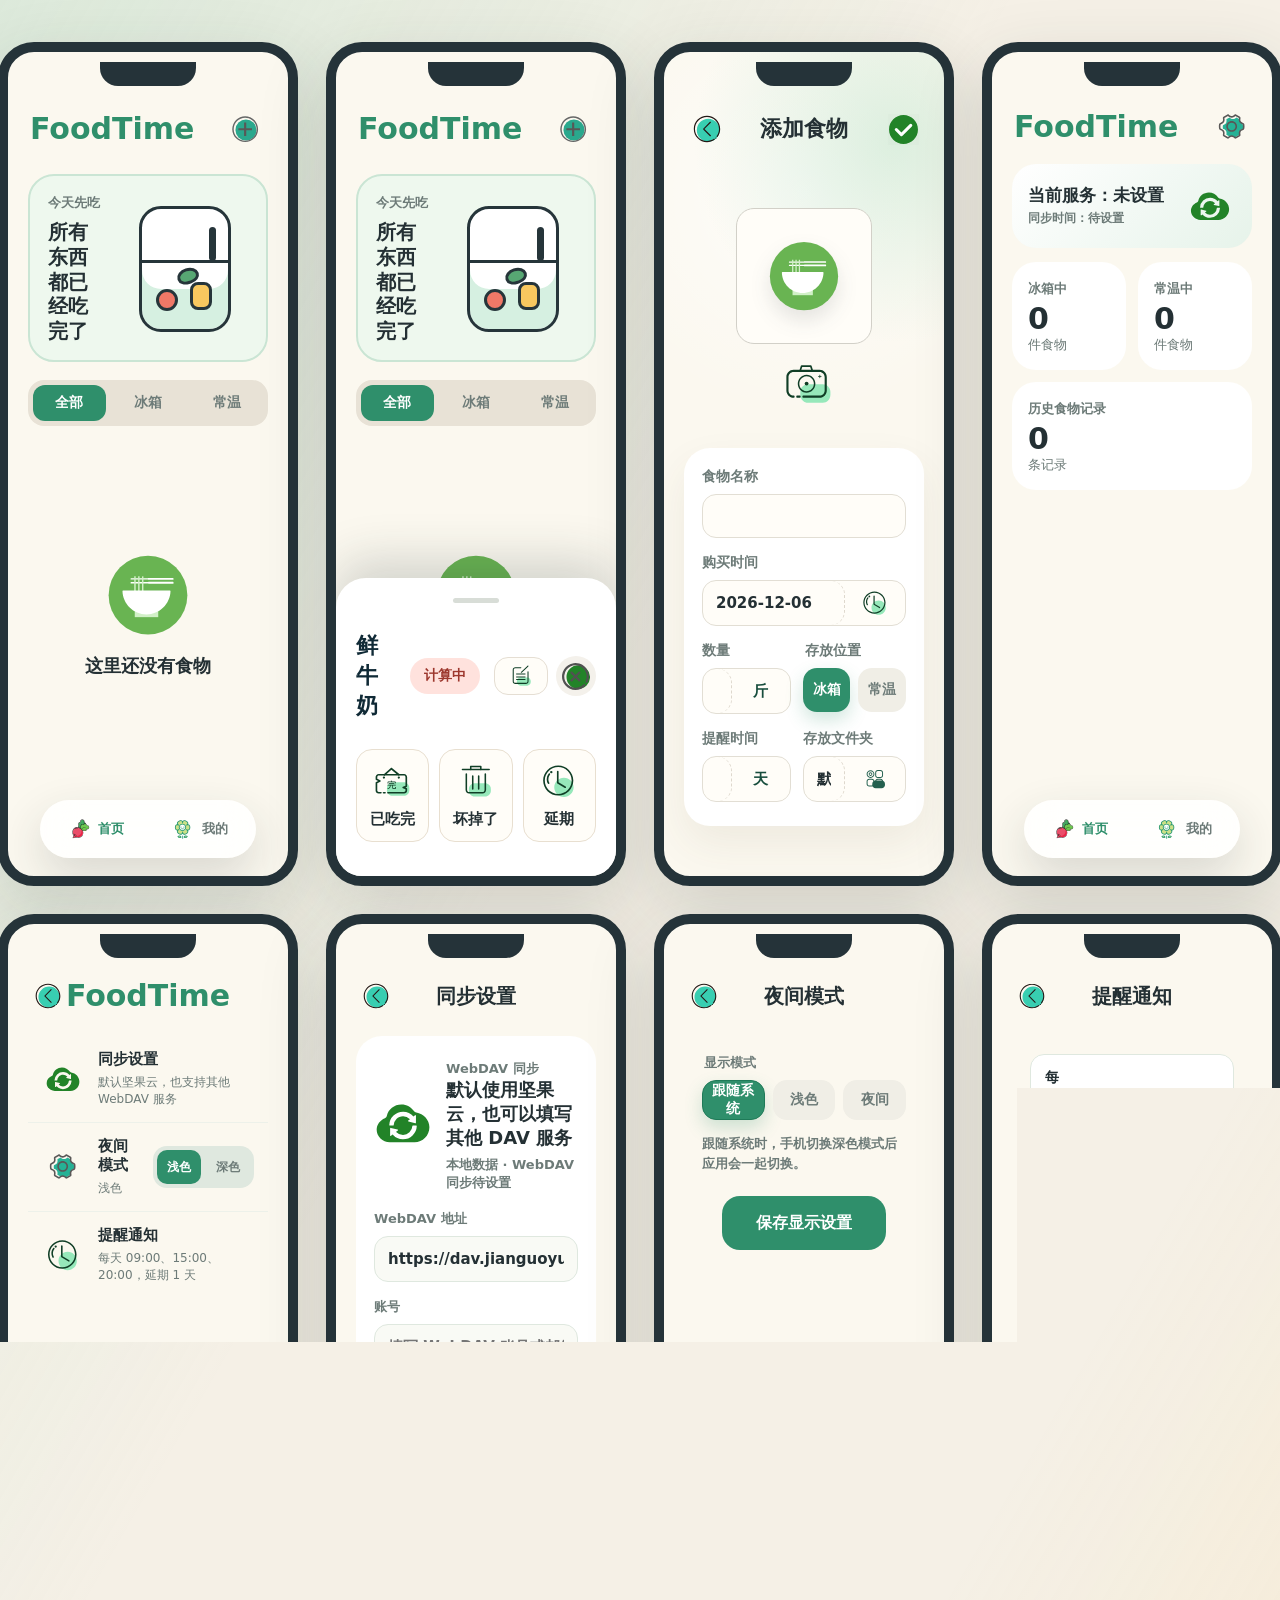
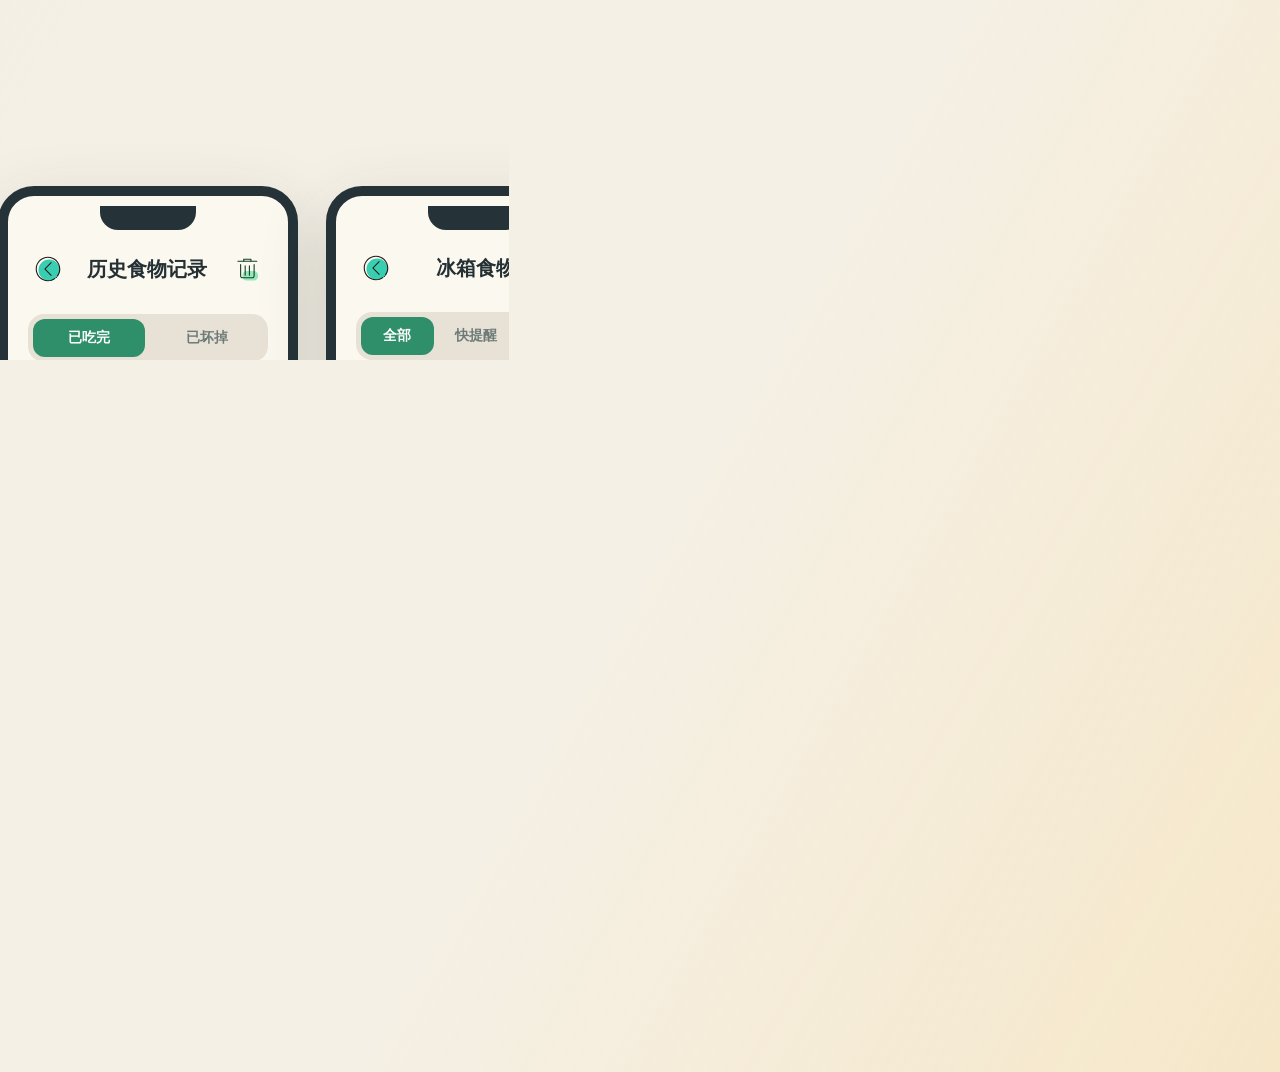
==== app/src/main/assets/index.html @ 5ddeb4ce "1" ====
<!doctype html>
<html lang="zh-CN">
  <head>
    <meta charset="UTF-8" />
    <meta name="viewport" content="width=device-width, initial-scale=1.0" />
    <title>FoodTime 食物期限管理原型</title>
    <link rel="stylesheet" href="styles.css?v=20260706-input" />
  </head>
  <body>
    <main class="board" aria-label="FoodTime static app prototype">
      <section class="phone phone-home is-active" aria-label="冰箱总览界面无弹窗状态">
        <header class="app-header">
          <div>
            <p class="eyebrow">FoodTime</p>
          </div>
          <button class="icon-button" aria-label="添加食物">
            <span class="plus-icon"></span>
          </button>
        </header>

        <section class="hero-panel">
          <div class="hero-copy">
            <p>今天先吃</p>
            <strong>所有东西都已经吃完了</strong>
          </div>
          <div class="fridge-illustration" aria-hidden="true">
            <div class="fridge-door">
              <span class="fridge-handle"></span>
              <span class="fruit fruit-a"></span>
              <span class="fruit fruit-b"></span>
              <span class="fruit fruit-c"></span>
            </div>
          </div>
        </section>

        <nav class="segmented" aria-label="食物区域">
          <button class="active">全部</button>
              <button>冰箱</button>
              <button>常温</button>
        </nav>

        <section class="home-folder-filter is-hidden" aria-label="首页文件夹筛选" aria-hidden="true">
          <div class="home-folder-options" hidden></div>
        </section>

        <section class="food-list is-empty" aria-label="食物列表">
          <article class="empty-row food-empty">
            <img class="empty-plate-icon" src="icons/meal-provided.svg" alt="" />
            <span>这里还没有食物</span>
          </article>
        </section>

        <footer class="tabbar" aria-label="底部导航">
          <span class="active">首页</span>
          <span>我的</span>
        </footer>
      </section>

      <section class="phone phone-home phone-home-sheet" aria-label="冰箱总览界面有弹窗状态">
        <header class="app-header">
          <div>
            <p class="eyebrow">FoodTime</p>
          </div>
          <button class="icon-button" aria-label="添加食物">
            <span class="plus-icon"></span>
          </button>
        </header>

        <section class="hero-panel">
          <div class="hero-copy">
            <p>今天先吃</p>
            <strong>所有东西都已经吃完了</strong>
          </div>
          <div class="fridge-illustration" aria-hidden="true">
            <div class="fridge-door">
              <span class="fridge-handle"></span>
              <span class="fruit fruit-a"></span>
              <span class="fruit fruit-b"></span>
              <span class="fruit fruit-c"></span>
            </div>
          </div>
        </section>

        <nav class="segmented" aria-label="食物区域">
          <button class="active">全部</button>
          <button>冰箱</button>
          <button>常温</button>
        </nav>

        <section class="home-folder-filter is-hidden" aria-label="首页文件夹筛选" aria-hidden="true">
          <div class="home-folder-options" hidden></div>
        </section>

        <section class="food-list is-empty" aria-label="食物列表">
          <article class="empty-row food-empty">
            <img class="empty-plate-icon" src="icons/meal-provided.svg" alt="" />
            <span>这里还没有食物</span>
          </article>
        </section>

        <section class="action-sheet" aria-label="食物操作面板">
          <span class="sheet-handle"></span>
          <header>
            <div>
              <div class="sheet-title-row">
                <h2>鲜牛奶</h2>
                <span>计算中</span>
              </div>
            </div>
            <div class="sheet-top-actions">
              <button class="sheet-edit-action" type="button" data-sheet-action="edit" aria-label="编辑食物">
                <span class="sheet-icon edit"></span>
              </button>
              <button class="sheet-close" aria-label="关闭操作面板">
                <span class="close-icon"></span>
              </button>
            </div>
          </header>
          <div class="sheet-actions">
            <button type="button" data-sheet-action="eaten">
              <span class="sheet-icon eaten"></span>
              <strong>已吃完</strong>
            </button>
            <button type="button" data-sheet-action="spoiled">
              <span class="sheet-icon spoiled"></span>
              <strong>坏掉了</strong>
            </button>
            <button type="button" data-sheet-action="delay">
              <span class="sheet-icon delay"></span>
              <strong>延期</strong>
            </button>
          </div>
        </section>

        <footer class="tabbar" aria-label="底部导航">
          <span class="active">首页</span>
          <span>我的</span>
        </footer>
      </section>

      <section class="phone phone-add" aria-label="添加食物界面">
        <header class="sub-header add-header">
          <button class="back-button" aria-label="返回"></button>
          <h1>添加食物</h1>
          <button class="confirm-add-button" type="button" aria-label="保存食物">
            <img src="icon/正确.svg" alt="" />
          </button>
        </header>

        <section class="photo-area is-icon-preview" style="--preview-icon: url('icons/meal-provided.svg')">
          <div class="plate-illustration" aria-hidden="true">
            <span class="photo-shelf"></span>
            <span class="plate"></span>
            <span class="milk-carton"></span>
            <span class="chicken-piece"></span>
            <span class="meat-piece"></span>
            <span class="tomato"></span>
            <span class="leaf"></span>
            <span class="bread"></span>
            <span class="greens"></span>
            <span class="egg"></span>
          </div>
          <input class="camera-input" type="file" accept="image/*" capture="environment" aria-label="拍摄食物照片" hidden />
          <button aria-label="拍照"><img class="button-icon" src="icon/相机.svg" alt="" /></button>
        </section>

        <form class="form-panel add-form-panel">
          <label class="form-field form-field-full">
            <span>食物名称</span>
            <input value="" aria-label="食物名称" />
          </label>

          <label class="form-field form-field-full">
            <span>购买时间</span>
            <div class="field-control field-control-action">
              <input type="text" value="" inputmode="numeric" aria-label="购买时间" readonly />
              <button class="field-icon-button date-picker-button" type="button" aria-label="选择购买时间">
                <img src="icon/时间.svg" alt="" />
              </button>
            </div>
            <input class="native-date-input" type="date" aria-label="原生购买时间选择" hidden />
          </label>

          <div class="form-row">
            <label class="form-field quantity-field">
              <span>数量</span>
              <div class="field-control split-control">
                <input class="quantity-input" value="" inputmode="decimal" aria-label="数量" />
                <input type="hidden" value="斤" aria-label="数量单位" />
                <button class="unit-picker-button" type="button" aria-label="选择数量单位">
                  <span class="unit-picker-label">斤</span>
                </button>
              </div>
            </label>

            <fieldset class="storage-field">
              <legend>存放位置</legend>
              <div class="chips storage-chips">
              <button type="button" class="active">冰箱</button>
              <button type="button">常温</button>
              </div>
            </fieldset>
          </div>

          <div class="form-row">
            <label class="form-field reminder-field">
              <span>提醒时间</span>
              <div class="field-control split-control">
                <input class="reminder-input" value="" inputmode="decimal" aria-label="提醒数值" />
                <input type="hidden" value="天" aria-label="提醒单位" />
                <button class="reminder-unit-picker-button" type="button" aria-label="选择提醒单位">
                  <span class="reminder-unit-picker-label">天</span>
                </button>
              </div>
            </label>

            <label class="form-field folder-field">
              <span>存放文件夹</span>
              <div class="field-control field-control-action">
                <input value="默认" maxlength="5" aria-label="存放文件夹" />
                <button class="field-icon-button folder-more-button" type="button" aria-label="更多存放文件夹">
                  <img src="icon/更多.svg" alt="" />
                </button>
              </div>
            </label>
          </div>
        </form>

        <section class="unit-modal is-hidden" aria-label="选择数量单位" aria-hidden="true">
          <div class="unit-dialog" role="dialog" aria-modal="true" aria-labelledby="unit-dialog-title">
            <header>
              <h2 id="unit-dialog-title">选择单位</h2>
              <button class="unit-modal-close" type="button" aria-label="关闭单位选择">
                <img src="icon/错误.svg" alt="" />
              </button>
            </header>
            <div class="unit-option-grid">
              <button type="button" data-value="斤">斤</button>
              <button type="button" data-value="个">个</button>
              <button type="button" data-value="袋">袋</button>
              <button type="button" data-value="盒">盒</button>
              <button type="button" data-value="瓶">瓶</button>
              <button type="button" data-value="包">包</button>
            </div>
          </div>
        </section>

        <section class="reminder-unit-modal is-hidden" aria-label="选择提醒单位" aria-hidden="true">
          <div class="unit-dialog" role="dialog" aria-modal="true" aria-labelledby="reminder-unit-dialog-title">
            <header>
              <h2 id="reminder-unit-dialog-title">选择提醒单位</h2>
              <button class="unit-modal-close" type="button" aria-label="关闭提醒单位选择">
                <img src="icon/错误.svg" alt="" />
              </button>
            </header>
            <div class="unit-option-grid reminder-unit-option-grid">
              <button type="button" data-value="分钟">分钟</button>
              <button type="button" data-value="小时">小时</button>
              <button type="button" data-value="天">天</button>
              <button type="button" data-value="星期">星期</button>
              <button type="button" data-value="月">月</button>
            </div>
          </div>
        </section>

        <section class="folder-modal is-hidden" aria-label="选择存放文件夹" aria-hidden="true">
          <div class="unit-dialog" role="dialog" aria-modal="true" aria-labelledby="folder-dialog-title">
            <header>
              <h2 id="folder-dialog-title">选择存放文件夹</h2>
              <button class="unit-modal-close" type="button" aria-label="关闭文件夹选择">
                <img src="icon/错误.svg" alt="" />
              </button>
            </header>
            <div class="unit-option-grid folder-option-grid"></div>
          </div>
        </section>
      </section>

      <section class="phone phone-stats is-paused" aria-label="统计界面">
        <header class="sub-header">
          <button class="back-button" aria-label="返回"></button>
          <h1>统计</h1>
          <span></span>
        </header>

        <section class="stats-hero">
          <div>
            <p>本周节省</p>
            <strong>7 件食物按时处理</strong>
          </div>
          <div class="chart-illustration" aria-hidden="true">
            <span class="chart-plate"></span>
            <span class="chart-bar bar-a"></span>
            <span class="chart-bar bar-b"></span>
            <span class="chart-bar bar-c"></span>
          </div>
        </section>

        <section class="stats-grid" aria-label="统计摘要">
          <article>
            <span>冰箱中</span>
            <strong>12</strong>
            <p>件食物</p>
          </article>
          <article>
            <span>常温中</span>
            <strong>3</strong>
            <p>件食物</p>
          </article>
          <article class="history-card">
            <span>历史食物记录</span>
            <strong>28</strong>
            <p>条记录</p>
          </article>
        </section>

        <footer class="tabbar" aria-label="底部导航">
          <span>首页</span>
          <span class="active">我的</span>
        </footer>
      </section>

      <section class="phone phone-profile" aria-label="我的界面">
        <header class="app-header profile-header">
          <div>
            <p class="eyebrow">FoodTime</p>
          </div>
          <button class="settings-button" aria-label="设置">
            <img class="settings-icon-img" src="icons/settings-provided.svg" alt="" />
          </button>
        </header>

        <section class="profile-sync-card sync-entry" aria-label="同步状态">
          <div class="sync-card-copy">
            <strong class="sync-service-text">当前服务：未设置</strong>
            <p class="sync-time-text">同步时间：未同步</p>
          </div>
          <button class="sync-now-button" type="button" aria-label="立即同步">
            <img class="sync-button-icon" src="icons/sync-cloud-provided.svg" alt="" />
          </button>
        </section>

        <section class="stats-grid" aria-label="我的统计摘要">
          <article>
            <span>冰箱中</span>
            <strong>12</strong>
            <p>件食物</p>
          </article>
          <article>
            <span>常温中</span>
            <strong>3</strong>
            <p>件食物</p>
          </article>
          <article class="history-card">
            <span>历史食物记录</span>
            <strong>28</strong>
            <p>条记录</p>
          </article>
        </section>

        <footer class="tabbar" aria-label="底部导航">
          <span>首页</span>
          <span class="active">我的</span>
        </footer>
      </section>

      <section class="phone phone-settings" aria-label="设置界面">
        <header class="sub-header settings-header">
          <button class="back-button" aria-label="返回"></button>
          <p class="eyebrow">FoodTime</p>
          <span></span>
        </header>

        <section class="setting-list settings-menu" aria-label="设置列表">
          <button class="setting-row sync-settings-button" type="button">
            <div class="setting-dot cloud-dot"></div>
            <div class="setting-copy">
              <h2>同步设置</h2>
              <p>默认坚果云，也支持其他 WebDAV 服务</p>
            </div>
          </button>
          <div class="setting-row theme-settings-row">
            <div class="setting-dot theme-dot"></div>
            <div class="setting-copy">
              <h2>夜间模式</h2>
              <p class="theme-summary-text">浅色</p>
            </div>
            <div class="theme-inline-options" aria-label="显示模式">
              <button type="button" data-theme-mode="light">浅色</button>
              <button type="button" data-theme-mode="dark">深色</button>
            </div>
          </div>
          <button class="setting-row notification-settings-button" type="button">
            <div class="setting-dot notice-dot"></div>
            <div class="setting-copy">
              <h2>提醒通知</h2>
              <p class="notification-summary-text">每天 09:00、15:00、20:00，延期 1 天</p>
            </div>
          </button>
        </section>
      </section>

      <section class="phone phone-sync-settings" aria-label="同步设置界面">
        <header class="sub-header">
          <button class="back-button" aria-label="返回"></button>
          <h1>同步设置</h1>
          <span></span>
        </header>

        <section class="sync-panel">
          <div class="sync-hero">
            <img class="sync-icon-img sync-hero-icon" src="icons/sync-cloud-provided.svg" alt="" />
            <div>
              <p>WebDAV 同步</p>
              <strong>默认使用坚果云，也可以填写其他 DAV 服务</strong>
              <p class="sync-status-text">填写后保存，后续修改会自动同步</p>
            </div>
          </div>

          <label>
            WebDAV 地址
            <input value="https://dav.jianguoyun.com/dav/" aria-label="WebDAV 地址" />
          </label>
          <label>
            账号
            <input placeholder="填写 WebDAV 账号或邮箱" aria-label="WebDAV 账号" />
          </label>
          <label>
            密码 / 应用密码
            <input type="password" placeholder="填写 WebDAV 密码或应用密码" aria-label="WebDAV 密码" />
          </label>
          <label>
            远程文件
            <input value="/FoodTime/foodtime-data.json" aria-label="同步远程文件" />
          </label>

          <button class="primary-action sync-save-action">保存同步设置</button>
        </section>
      </section>

      <section class="phone phone-theme-settings" aria-label="夜间模式设置界面">
        <header class="sub-header">
          <button class="back-button" aria-label="返回"></button>
          <h1>夜间模式</h1>
          <span></span>
        </header>

        <section class="setting-list settings-form">
          <fieldset>
            <legend>显示模式</legend>
            <div class="chips theme-options" aria-label="显示模式">
              <button type="button" class="active" data-theme-mode="system">跟随系统</button>
              <button type="button" data-theme-mode="light">浅色</button>
              <button type="button" data-theme-mode="dark">夜间</button>
            </div>
          </fieldset>
          <p class="settings-hint">跟随系统时，手机切换深色模式后应用会一起切换。</p>
          <button class="primary-action theme-save-action">保存显示设置</button>
        </section>
      </section>

      <section class="phone phone-notification-settings" aria-label="提醒通知设置界面">
        <header class="sub-header">
          <button class="back-button" aria-label="返回"></button>
          <h1>提醒通知</h1>
          <span></span>
        </header>

        <section class="setting-list settings-form">
          <div class="fixed-reminder-times" aria-label="每日固定提醒时间">
            <strong>每日固定提醒</strong>
            <span>09:00 · 15:00 · 20:00</span>
          </div>
          <fieldset>
            <legend>每次延期时间</legend>
            <label class="inline-number-field">
              <input type="number" value="1" min="1" max="30" inputmode="numeric" aria-label="延期天数" />
              <span>天</span>
            </label>
          </fieldset>
          <fieldset>
            <legend>紧急提醒范围</legend>
            <label class="inline-number-field">
              <input type="number" value="3" min="1" max="30" inputmode="numeric" aria-label="紧急提醒天数" />
              <span>天内提醒</span>
            </label>
          </fieldset>
          <p class="settings-hint">进入紧急提醒范围后，第一次间隔 12 小时，之后 6 小时、3 小时递减，最短每 30 分钟提醒一次，直到你标记吃完、坏掉或延期。</p>
          <button class="primary-action notification-save-action">保存提醒设置</button>
        </section>
      </section>

      <section class="phone phone-history" aria-label="历史食物记录界面">
        <header class="sub-header">
          <button class="back-button" aria-label="返回"></button>
          <h1>历史食物记录</h1>
          <button class="history-clear-action history-clear-icon-action" type="button" aria-label="清除本地和云端数据">
            <img src="icon/删除.svg" alt="" />
          </button>
        </header>

        <nav class="history-filters" aria-label="历史记录筛选">
          <button class="active">已吃完</button>
          <button>已坏掉</button>
        </nav>

        <section class="history-list" aria-label="过往食物列表">
          <article>
            <div class="food-thumb berry"></div>
            <div>
              <h2>草莓</h2>
              <p>手动标记，6 月 21 日吃完</p>
            </div>
            <button class="restore-action" type="button">还原</button>
          </article>
          <article>
            <div class="food-thumb chicken"></div>
            <div>
              <h2>鱼肉</h2>
              <p>冷藏 3 天后坏掉</p>
            </div>
            <button class="restore-action" type="button">还原</button>
          </article>
        </section>

        <section class="confirm-modal history-clear-modal is-hidden" aria-label="确认删除数据" aria-hidden="true">
          <div class="confirm-dialog" role="dialog" aria-modal="true" aria-labelledby="history-clear-title">
            <div class="confirm-icon">
              <img src="icon/删除.svg" alt="" />
            </div>
            <h2 id="history-clear-title">是否删除全部数据？</h2>
            <p>本地食物记录会被清空，同步后云端数据也会被清空。</p>
            <div class="confirm-actions">
              <button class="confirm-cancel-action" type="button">取消</button>
              <button class="confirm-delete-action" type="button">删除</button>
            </div>
          </div>
        </section>
      </section>

      <section class="phone phone-fridge-records" aria-label="冰箱食物界面">
        <header class="sub-header">
          <button class="back-button" aria-label="返回"></button>
          <h1>冰箱食物</h1>
          <span></span>
        </header>

        <nav class="history-filters" aria-label="冰箱食物筛选">
          <button class="active">全部</button>
          <button>快提醒</button>
          <button>安全</button>
        </nav>

        <section class="history-list" aria-label="冰箱食物列表">
          <article>
            <div class="food-thumb milk"></div>
            <div>
              <h2>鲜牛奶</h2>
              <p>冰箱中，已存 2 天</p>
            </div>
            <strong class="record-state storing">计算中</strong>
          </article>
          <article>
            <div class="food-thumb chicken"></div>
            <div>
              <h2>鸡胸肉</h2>
              <p>冰箱中，已存 1 天</p>
            </div>
            <strong class="record-state storing">安全</strong>
          </article>
          <article>
            <div class="food-thumb berry"></div>
            <div>
              <h2>蓝莓</h2>
              <p>冰箱中，已存 3 天</p>
            </div>
            <strong class="record-state spoiled">需处理</strong>
          </article>
          <article>
            <div class="food-thumb milk"></div>
            <div>
              <h2>酸奶</h2>
              <p>冰箱中，已存 1 天</p>
            </div>
            <strong class="record-state storing">安全</strong>
          </article>
        </section>
      </section>

      <section class="phone phone-room-records" aria-label="常温食物界面">
        <header class="sub-header">
          <button class="back-button" aria-label="返回"></button>
          <h1>常温食物</h1>
          <span></span>
        </header>

        <nav class="history-filters" aria-label="常温食物筛选">
          <button class="active">全部</button>
          <button>快提醒</button>
          <button>安全</button>
        </nav>

        <section class="history-list" aria-label="常温食物列表">
          <article>
            <div class="food-thumb berry"></div>
            <div>
              <h2>香蕉</h2>
              <p>常温中，已存 2 天</p>
            </div>
            <strong class="record-state storing">安全</strong>
          </article>
          <article>
            <div class="food-thumb chicken"></div>
            <div>
              <h2>面包</h2>
              <p>常温中，已存 3 天</p>
            </div>
            <strong class="record-state spoiled">需处理</strong>
          </article>
          <article>
            <div class="food-thumb berry"></div>
            <div>
              <h2>苹果</h2>
              <p>常温中，已存 1 天</p>
            </div>
            <strong class="record-state storing">安全</strong>
          </article>
          <article>
            <div class="food-thumb milk"></div>
            <div>
              <h2>燕麦</h2>
              <p>常温中，已存 5 天</p>
            </div>
            <strong class="record-state eaten">长期</strong>
          </article>
        </section>
      </section>
    </main>
    <script src="app.js?v=20260706-input"></script>
  </body>
</html>
---- app/src/main/assets/styles.css ----
:root {
  --ink: #243034;
  --muted: #6d7b78;
  --line: #dfe8df;
  --paper: #fbf8ef;
  --surface: #ffffff;
  --mint: #9bd8bd;
  --mint-dark: #2f8f6b;
  --leaf: #57a773;
  --coral: #f07867;
  --yellow: #f8c85f;
  --blue: #78abd4;
  --lavender: #aaa0d8;
  --shadow: 0 24px 70px rgba(39, 57, 50, 0.16);
  --chevron-icon: url("icons/chevron-down.svg");
  font-family:
    Inter, "PingFang SC", "Microsoft YaHei", system-ui, -apple-system, sans-serif;
}

html.theme-dark,
html.theme-system-dark {
  --ink: #edf5f1;
  --muted: #a8bbb4;
  --line: #31443d;
  --paper: #101917;
  --surface: #182521;
  --mint: #65b58f;
  --mint-dark: #59c292;
  --shadow: 0 24px 70px rgba(0, 0, 0, 0.38);
}

@media (prefers-color-scheme: dark) {
  html.theme-system {
    --ink: #edf5f1;
    --muted: #a8bbb4;
    --line: #31443d;
    --paper: #101917;
    --surface: #182521;
    --mint: #65b58f;
    --mint-dark: #59c292;
    --shadow: 0 24px 70px rgba(0, 0, 0, 0.38);
  }
}

* {
  box-sizing: border-box;
}

body {
  margin: 0;
  min-height: 100vh;
  color: var(--ink);
  background:
    linear-gradient(120deg, rgba(155, 216, 189, 0.28), transparent 36%),
    linear-gradient(300deg, rgba(248, 200, 95, 0.22), transparent 34%),
    #f5f0e6;
}

button,
input,
select {
  font: inherit;
}

button {
  border: 0;
  cursor: default;
}

.icon-button,
.back-button,
.settings-button,
.row-action,
.sheet-close,
.sheet-edit-action,
.sheet-actions button,
.segmented button,
.home-folder-toggle,
.home-folder-options button,
.storage-chips button,
.stepper button,
.primary-action,
.setting-row[type="button"],
.tabbar span,
.stats-grid article,
.history-filters button,
.history-clear-action,
.sync-entry,
.sync-now-button,
.photo-area > button,
.field-icon-button,
.unit-picker-button,
.reminder-unit-picker-button,
.theme-inline-options button,
.unit-modal-close,
.unit-option-grid button {
  cursor: pointer;
}

.board {
  display: grid;
  grid-template-columns: repeat(4, minmax(300px, 390px));
  gap: 28px;
  align-items: start;
  justify-content: center;
  min-height: 100vh;
  padding: 42px 28px;
}

.phone {
  position: relative;
  width: min(390px, 100%);
  min-height: 844px;
  overflow: hidden;
  border: 10px solid #253339;
  border-radius: 36px;
  background: var(--paper);
  box-shadow: var(--shadow);
}

.phone::before {
  content: "";
  position: absolute;
  top: 10px;
  left: 50%;
  z-index: 3;
  width: 96px;
  height: 24px;
  transform: translateX(-50%);
  border-radius: 0 0 18px 18px;
  background: #253339;
}

.phone.is-paused {
  display: none;
}

.app-header,
.sub-header {
  display: flex;
  align-items: center;
  justify-content: space-between;
  padding: 54px 22px 22px;
}

.app-header h1,
.sub-header h1 {
  margin: 0;
  font-size: 28px;
  line-height: 1.1;
  letter-spacing: 0;
}

.sub-header h1 {
  font-size: 20px;
}

.sub-header > span:last-child {
  display: block;
  width: 36px;
  height: 36px;
}

.confirm-add-button {
  display: grid;
  width: 42px;
  height: 42px;
  place-items: center;
  border: 0;
  background: transparent;
}

.confirm-add-button img {
  display: block;
  width: 34px;
  height: 34px;
  object-fit: contain;
}

.eyebrow {
  margin: 0;
  color: var(--mint-dark);
  font-size: 30px;
  line-height: 1.08;
  font-weight: 900;
  letter-spacing: 0;
}

.icon-button {
  display: grid;
  width: 46px;
  height: 46px;
  place-items: center;
  border-radius: 0;
  background: transparent;
}

.plus-icon,
.back-button {
  position: relative;
  display: block;
}

.plus-icon {
  width: 38px;
  height: 38px;
  border: 0;
  border-radius: 0;
  background: url("icons/add-provided.svg") center / contain no-repeat;
}

.back-button {
  width: 36px;
  height: 36px;
  border: 0;
  border-radius: 0;
  background: transparent;
}

.back-button::before {
  content: "";
  position: absolute;
  inset: 4px;
  background: url("icon/返回7.svg") center / contain no-repeat;
}

.hero-panel {
  display: grid;
  grid-template-columns: 1fr 126px;
  gap: 16px;
  align-items: center;
  margin: 0 20px 18px;
  padding: 18px 18px 16px;
  border: 2px solid #cae5d4;
  border-radius: 26px;
  background: #eef8ee;
}

.hero-copy p,
.reminder-hero p,
.preview-card p {
  margin: 0 0 8px;
  color: var(--muted);
  font-size: 13px;
  font-weight: 700;
}

.hero-copy strong,
.reminder-hero strong,
.preview-card strong {
  display: block;
  font-size: 20px;
  line-height: 1.24;
  letter-spacing: 0;
}

.fridge-illustration {
  display: grid;
  place-items: center;
  min-height: 136px;
}

.fridge-door {
  position: relative;
  width: 92px;
  height: 126px;
  border: 3px solid #26353a;
  border-radius: 22px;
  background: #ffffff;
  box-shadow: inset 0 -40px #d6f0e1;
}

.fridge-door::before {
  content: "";
  position: absolute;
  top: 51px;
  left: 0;
  width: 100%;
  border-top: 3px solid #26353a;
}

.fridge-handle {
  position: absolute;
  top: 18px;
  right: 12px;
  width: 7px;
  height: 34px;
  border-radius: 9px;
  background: #26353a;
}

.fruit,
.tomato,
.leaf,
.bread,
.spark {
  position: absolute;
  display: block;
}

.fruit-a {
  left: 14px;
  bottom: 18px;
  width: 22px;
  height: 22px;
  border: 3px solid #26353a;
  border-radius: 50%;
  background: var(--coral);
}

.fruit-b {
  right: 16px;
  bottom: 19px;
  width: 22px;
  height: 28px;
  border: 3px solid #26353a;
  border-radius: 8px;
  background: var(--yellow);
}

.fruit-c {
  left: 35px;
  bottom: 45px;
  width: 22px;
  height: 16px;
  transform: rotate(-18deg);
  border: 3px solid #26353a;
  border-radius: 50% 50% 45% 45%;
  background: var(--leaf);
}

.segmented {
  display: grid;
  grid-template-columns: repeat(3, 1fr);
  gap: 6px;
  margin: 0 20px 18px;
  padding: 5px;
  border-radius: 16px;
  background: #e8e2d6;
}

.segmented button,
.chips button {
  min-height: 36px;
  border-radius: 12px;
  color: var(--muted);
  background: transparent;
  font-size: 14px;
  font-weight: 800;
}

.segmented .active,
.chips .active {
  color: #ffffff;
  background: var(--mint-dark);
}

.home-folder-filter {
  margin: -6px 20px 16px;
}

.home-folder-filter.is-hidden {
  display: none;
}

.home-folder-toggle {
  min-height: 34px;
  padding: 0 14px;
  border: 1px solid #ded8cd;
  border-radius: 999px;
  color: #376c58;
  background: #fffdf8;
  font-size: 13px;
  font-weight: 900;
}

.home-folder-toggle.active {
  color: #ffffff;
  border-color: transparent;
  background: var(--mint-dark);
}

.home-folder-options {
  display: flex;
  flex-wrap: wrap;
  gap: 8px;
  margin-top: 0;
}

.home-folder-options button {
  min-height: 32px;
  padding: 0 12px;
  border-radius: 999px;
  color: var(--muted);
  background: #eee9df;
  font-size: 12px;
  font-weight: 900;
}

.home-folder-options button.active {
  color: #ffffff;
  background: var(--mint-dark);
}

.food-list,
.setting-list {
  margin: 0 20px;
  overflow: visible;
  border: 0;
  border-radius: 0;
  background: transparent;
}

.food-list.is-empty {
  display: grid;
  min-height: 340px;
}

.food-row {
  display: grid;
  grid-template-columns: 54px minmax(0, 1fr) auto;
  align-items: center;
  column-gap: 12px;
  min-height: 86px;
  padding: 14px;
  border-bottom: 1px solid #edf1ea;
}

.setting-row {
  display: flex;
  align-items: center;
  min-height: 86px;
  padding: 14px;
  border-bottom: 1px solid #edf1ea;
}

.food-row:last-child,
.setting-row:last-child {
  border-bottom: 0;
}

.food-thumb {
  position: relative;
  display: grid;
  place-items: center;
  flex: 0 0 auto;
  width: 50px;
  height: 50px;
  margin-right: 0;
  border: 0;
  border-radius: 0;
  overflow: visible;
  background-color: transparent;
  background-position: center;
  background-repeat: no-repeat;
  background-size: 42px 42px;
}

.photo-thumb {
  overflow: hidden;
  border-radius: 14px;
}

.photo-thumb img {
  width: 100%;
  height: 100%;
  object-fit: cover;
}

.icon-thumb {
  background-color: transparent;
  background-image: none !important;
}

.icon-thumb img {
  width: 44px;
  height: 44px;
  object-fit: contain;
}

.icon-thumb span {
  display: none;
  position: absolute;
  right: 4px;
  bottom: 3px;
  left: 4px;
  z-index: 2;
  overflow: hidden;
  border-radius: 999px;
  color: #26353a;
  background: rgba(255, 255, 255, 0.82);
  font-size: 10px;
  line-height: 15px;
  font-weight: 900;
  text-align: center;
  text-overflow: ellipsis;
  white-space: nowrap;
}

.text-thumb span {
  position: relative;
  z-index: 2;
  max-width: 44px;
  color: #26353a;
  font-size: 12px;
  line-height: 1.05;
  font-weight: 900;
  text-align: center;
}

.milk {
  background-color: transparent;
  background-image: url("icons/food-milk.svg");
}

.berry {
  background-color: transparent;
  background-image: url("icons/food-berry.svg");
}

.chicken {
  background-color: transparent;
  background-image: url("icons/food-meat.svg");
}

.bread-thumb,
.food-thumb.bread {
  background-color: transparent;
  background-image: url("icons/food-bread.svg");
}

.food-info {
  min-width: 0;
  flex: 1;
}

.food-info h2,
.setting-row h2 {
  margin: 0 0 5px;
  font-size: 15px;
  letter-spacing: 0;
}

.food-info p,
.setting-row p {
  margin: 0;
  color: var(--muted);
  font-size: 12px;
}

.food-info p span {
  display: block;
  line-height: 1.32;
}

.food-detail-line {
  margin-top: 2px;
}

.food-state {
  padding: 8px 10px;
  border-radius: 999px;
  font-size: 11px;
  font-weight: 900;
  white-space: nowrap;
}

.food-actions {
  display: grid;
  grid-template-columns: max-content max-content;
  align-items: center;
  gap: 9px;
  flex: 0 0 auto;
  margin-left: 2px;
}

.row-action {
  min-height: 36px;
  padding: 8px 12px;
  border: 0;
  border-radius: 999px;
  color: #356b8f;
  background: #dff0ff;
  font-size: 12px;
  font-weight: 900;
  white-space: nowrap;
}

.urgent .food-state {
  color: #9d382e;
  background: #ffe2dd;
}

.soon .food-state {
  color: #815f00;
  background: #fff0bc;
}

.safe .food-state {
  color: #176848;
  background: #dcf2e4;
}

.primary-action {
  display: block;
  width: calc(100% - 40px);
  min-height: 54px;
  margin: 22px 20px 0;
  border-radius: 18px;
  color: #ffffff;
  background: var(--mint-dark);
  font-size: 16px;
  font-weight: 900;
}

.phone-add {
  min-height: 844px;
  padding-bottom: 34px;
  background:
    radial-gradient(circle at 82% 11%, rgba(164, 218, 184, 0.36), transparent 26%),
    radial-gradient(circle at 50% 17%, rgba(255, 255, 255, 0.68), transparent 32%),
    var(--paper);
}

.phone-add > .primary-action {
  width: calc(100% - 88px);
  min-height: 48px;
  margin: 18px auto 32px;
  border: 0;
  border-radius: 16px;
  background: var(--mint-dark);
  box-shadow: none;
}

.tabbar {
  position: absolute;
  bottom: 18px;
  left: 50%;
  display: grid;
  grid-template-columns: repeat(2, 1fr);
  gap: 8px;
  width: calc(100% - 64px);
  max-width: 292px;
  padding: 8px;
  transform: translateX(-50%);
  border: 0;
  border-radius: 999px;
  background: rgba(255, 255, 255, 0.88);
  box-shadow: 0 18px 46px rgba(36, 48, 52, 0.16);
  backdrop-filter: blur(16px);
}

.tabbar span {
  display: flex;
  align-items: center;
  justify-content: center;
  gap: 6px;
  min-height: 42px;
  border-radius: 999px;
  color: var(--muted);
  font-size: 13px;
  font-weight: 800;
}

.tabbar span::before {
  content: "";
  display: block;
  width: 24px;
  height: 24px;
  background: var(--tab-icon) center / contain no-repeat;
}

.tabbar span:nth-child(1) {
  --tab-icon: url("icons/nav-home-radish.svg");
}

.tabbar span:nth-child(2) {
  --tab-icon: url("icons/nav-profile-active.svg");
}

.tabbar .active {
  color: var(--mint-dark);
  background: transparent;
  box-shadow: none;
}

.action-sheet {
  position: absolute;
  right: 0;
  bottom: 0;
  left: 0;
  z-index: 2;
  padding: 20px 20px 34px;
  border-radius: 30px 30px 0 0;
  background: #ffffff;
  box-shadow: 0 -18px 48px rgba(36, 48, 52, 0.18);
}

.sheet-handle {
  display: block;
  width: 46px;
  height: 5px;
  margin: 0 auto 28px;
  border-radius: 999px;
  background: #d8ddd7;
}

.action-sheet header {
  display: flex;
  align-items: center;
  justify-content: space-between;
  gap: 14px;
  margin-bottom: 28px;
}

.action-sheet p {
  margin: 0 0 5px;
  color: var(--muted);
  font-size: 12px;
  font-weight: 800;
}

.action-sheet h2 {
  margin: 0;
  color: #102a36;
  font-size: 22px;
  font-weight: 900;
}

.sheet-title-row {
  display: flex;
  align-items: center;
  gap: 12px;
}

.sheet-title-row span {
  flex: 0 0 auto;
  padding: 9px 14px;
  border-radius: 999px;
  color: #9d382e;
  background: #ffe2dd;
  font-size: 14px;
  font-weight: 900;
}

.sheet-top-actions {
  display: flex;
  align-items: center;
  gap: 8px;
}

.sheet-edit-action {
  display: grid;
  width: 54px;
  height: 38px;
  place-items: center;
  border: 1px solid #e5ded3;
  border-radius: 14px;
  background: #fffdf8;
}

.sheet-close {
  position: relative;
  display: grid;
  flex: 0 0 auto;
  width: 40px;
  height: 40px;
  place-items: center;
  border-radius: 50%;
  background: #f4f1eb;
}

.close-icon {
  display: block;
  width: 28px;
  height: 28px;
  background: url("icon/错误.svg") center / contain no-repeat;
}

.sheet-actions {
  display: grid;
  grid-template-columns: repeat(3, minmax(0, 1fr));
  gap: 10px;
}

.sheet-actions button {
  display: grid;
  align-content: center;
  justify-items: center;
  gap: 10px;
  min-height: 90px;
  padding: 12px 8px;
  border: 1px solid #e8dfd0;
  border-radius: 16px;
  color: var(--ink);
  background: #fffdf8;
  text-align: center;
}

.sheet-actions strong {
  display: block;
  font-size: 15px;
  font-weight: 900;
}

.sheet-icon {
  width: 38px;
  height: 38px;
  border: 0;
  border-radius: 0;
  background-position: center;
  background-repeat: no-repeat;
  background-size: contain;
}

.sheet-edit-action .sheet-icon {
  width: 24px;
  height: 24px;
}

.sheet-icon.eaten {
  background-color: transparent;
  background-image: url("icon/吃完.svg");
}

.sheet-icon.edit {
  background-color: transparent;
  background-image: url("icon/编辑.svg");
}

.sheet-icon.spoiled {
  background-color: transparent;
  background-image: url("icon/删除.svg");
}

.sheet-icon.delay {
  background-color: transparent;
  background-image: url("icon/时间.svg");
}

.photo-area {
  width: min(248px, calc(100% - 88px));
  margin: 18px auto 20px;
  padding: 24px 18px 18px;
  border: 0;
  border-radius: 24px;
  background: transparent;
  text-align: center;
}

.photo-area button {
  display: grid;
  width: 52px;
  height: 52px;
  margin: 14px auto 0;
  place-items: center;
  border-radius: 0;
  color: var(--ink);
  background: transparent;
  font-weight: 900;
}

.button-icon {
  display: block;
  width: 49.4px;
  height: 49.4px;
  object-fit: contain;
}

.photo-area.is-captured {
  background: transparent;
}

.photo-area.is-captured .plate-illustration {
  overflow: hidden;
  border: 1px solid #d2d0c8;
  border-radius: 18px;
  background: var(--captured-photo, #eef8ef) center / cover no-repeat;
}

.photo-area.is-captured .plate-illustration > span {
  display: none;
}

.photo-area.is-captured button {
  background: transparent;
}

.photo-area.is-icon-preview:not(.is-captured) .plate-illustration {
  overflow: hidden;
  border: 1px solid #d2d0c8;
  border-radius: 18px;
  background: #fffdf8;
}

.photo-area.is-icon-preview:not(.is-captured) .plate-illustration::before {
  content: "";
  position: absolute;
  top: 50%;
  left: 50%;
  z-index: 4;
  width: 78px;
  height: 78px;
  transform: translate(-50%, -50%);
  background: var(--preview-icon) center / contain no-repeat;
  filter: drop-shadow(0 10px 10px rgba(38, 53, 58, 0.12));
}

.photo-area.is-icon-preview:not(.is-captured) .plate-illustration::after {
  display: none;
}

.photo-area.is-icon-preview:not(.is-captured) .plate-illustration > span {
  display: none;
}

.plate-illustration {
  position: relative;
  width: 136px;
  height: 136px;
  margin: 0 auto;
  border: 1px solid #d2d0c8;
  border-radius: 18px;
  background: #fffdf8;
}

.photo-shelf {
  position: absolute;
  right: 8px;
  bottom: 11px;
  left: 8px;
  height: 20px;
  border: 3px solid #26353a;
  border-top: 0;
  border-radius: 0 0 38px 38px;
  background: #e8f4dc;
}

.plate {
  position: absolute;
  left: 44px;
  bottom: 20px;
  width: 152px;
  height: 46px;
  border: 3px solid #26353a;
  border-radius: 50%;
  background: #ffffff;
}

.tomato {
  left: 68px;
  bottom: 57px;
  width: 40px;
  height: 40px;
  border: 3px solid #26353a;
  border-radius: 50%;
  background: var(--coral);
}

.leaf {
  top: 32px;
  left: 96px;
  width: 32px;
  height: 17px;
  transform: rotate(-20deg);
  border: 3px solid #26353a;
  border-radius: 50% 0 50% 0;
  background: var(--leaf);
}

.bread {
  left: 106px;
  bottom: 55px;
  width: 45px;
  height: 52px;
  border: 3px solid #26353a;
  border-radius: 22px 22px 12px 12px;
  background: #edbe6b;
}

.milk-carton {
  position: absolute;
  left: 19px;
  bottom: 45px;
  width: 42px;
  height: 62px;
  transform: rotate(-7deg);
  border: 3px solid #26353a;
  border-radius: 10px 10px 12px 12px;
  background: var(--blue);
}

.milk-carton::before {
  content: "";
  position: absolute;
  top: -16px;
  left: 7px;
  width: 22px;
  height: 18px;
  transform: skewX(-16deg);
  border: 3px solid #26353a;
  border-bottom: 0;
  border-radius: 9px 9px 0 0;
  background: #ffffff;
}

.milk-carton::after {
  content: "";
  position: absolute;
  left: 8px;
  right: 8px;
  top: 25px;
  height: 12px;
  border-radius: 999px;
  background: #ffffff;
}

.chicken-piece {
  right: 18px;
  bottom: 50px;
  width: 54px;
  height: 37px;
  transform: rotate(-12deg);
  border: 3px solid #26353a;
  border-radius: 52% 45% 48% 40%;
  background: #f3b184;
}

.meat-piece {
  right: 61px;
  bottom: 78px;
  width: 42px;
  height: 30px;
  transform: rotate(14deg);
  border: 3px solid #26353a;
  border-radius: 42% 52% 44% 50%;
  background: #d96459;
}

.greens {
  right: 8px;
  bottom: 33px;
  width: 36px;
  height: 28px;
  border: 3px solid #26353a;
  border-radius: 50% 50% 45% 45%;
  background: var(--leaf);
}

.greens::before,
.greens::after {
  content: "";
  position: absolute;
  top: -14px;
  width: 20px;
  height: 24px;
  border: 3px solid #26353a;
  border-radius: 50% 50% 0 50%;
  background: #79bd82;
}

.greens::before {
  left: -7px;
  transform: rotate(-28deg);
}

.greens::after {
  right: -7px;
  transform: rotate(24deg);
}

.egg {
  left: 152px;
  bottom: 48px;
  width: 25px;
  height: 32px;
  transform: rotate(10deg);
  border: 3px solid #26353a;
  border-radius: 50% 50% 45% 45%;
  background: #fff4cf;
}

.form-panel {
  margin: 0 20px;
  padding: 18px;
  border-radius: 26px;
  background: #ffffff;
}

.phone-add .add-header {
  padding: 58px 24px 18px;
}

.phone-add .sub-header h1 {
  font-size: 22px;
  font-weight: 900;
}

.phone-add .back-button,
.phone-add .confirm-add-button {
  width: 38px;
  height: 38px;
}

.phone-add .confirm-add-button img {
  width: 31px;
  height: 31px;
}

.add-form-panel {
  display: grid;
  gap: 16px 14px;
  margin: 0 20px;
  padding: 20px 18px 24px;
  border-radius: 26px;
  box-shadow: 0 18px 42px rgba(92, 78, 47, 0.08);
}

.form-row {
  display: grid;
  grid-template-columns: minmax(0, 0.86fr) minmax(0, 1fr);
  gap: 12px;
}

.form-field,
.storage-field {
  min-width: 0;
  margin: 0;
}

.form-field > span,
.storage-field legend {
  display: block;
  margin: 0 0 8px;
  color: var(--muted);
  font-size: 14px;
  font-weight: 900;
}

.field-control {
  display: grid;
  align-items: center;
  min-height: 44px;
  border: 1px solid #e2ded4;
  border-radius: 14px;
  background: #fffdf8;
}

.field-control input,
.add-form-panel > .form-field > input {
  min-height: 44px;
  margin: 0;
  border: 0;
  border-radius: 14px;
  color: var(--ink);
  background: transparent;
  font-size: 15px;
  font-weight: 900;
}

.native-date-input {
  display: none !important;
}

.add-form-panel > .form-field > input:not([type="hidden"]):not([hidden]) {
  display: block;
  width: 100%;
  padding: 0 14px;
  border: 1px solid #e2ded4;
  background: #fffdf8;
}

.field-control-action {
  grid-template-columns: minmax(0, 1fr) 60px;
}

.field-control-action input {
  border-right: 1px dashed #ded8cd;
}

.field-icon-button,
.unit-picker-button,
.reminder-unit-picker-button {
  display: grid;
  height: 100%;
  min-height: 44px;
  place-items: center;
  color: #174d3d;
  background: transparent;
  font-weight: 900;
}

.field-icon-button img {
  display: block;
  width: 24px;
  height: 24px;
  object-fit: contain;
}

.date-picker-button img {
  width: 28px;
  height: 28px;
}

.folder-more-button img {
  width: 22px;
  height: 22px;
  filter: brightness(0) saturate(100%) invert(32%) sepia(22%) saturate(1163%) hue-rotate(112deg) brightness(86%) contrast(84%);
}

.split-control {
  grid-template-columns: minmax(0, 1fr) 58px;
}

.split-control input {
  border-right: 1px dashed #ded8cd;
}

.unit-picker-button,
.reminder-unit-picker-button {
  color: #174d3d;
  font-size: 15px;
}

.storage-field .storage-chips {
  grid-template-columns: repeat(2, minmax(0, 1fr));
  gap: 8px;
}

.storage-field .storage-chips button {
  min-height: 44px;
  border: 0;
  border-radius: 14px;
}

.unit-modal,
.reminder-unit-modal,
.folder-modal {
  position: absolute;
  inset: 0;
  z-index: 8;
  display: grid;
  align-items: end;
  padding: 20px;
  background: rgba(36, 48, 52, 0.28);
}

.unit-modal.is-hidden,
.reminder-unit-modal.is-hidden,
.folder-modal.is-hidden {
  display: none;
}

.unit-dialog {
  padding: 18px;
  border-radius: 24px;
  background: #ffffff;
  box-shadow: 0 24px 70px rgba(39, 57, 50, 0.2);
}

.unit-dialog header {
  display: flex;
  align-items: center;
  justify-content: space-between;
  margin-bottom: 14px;
}

.unit-dialog h2 {
  margin: 0;
  font-size: 18px;
}

.unit-modal-close {
  display: grid;
  width: 36px;
  height: 36px;
  place-items: center;
  background: transparent;
}

.unit-modal-close img {
  width: 26px;
  height: 26px;
}

.unit-option-grid {
  display: grid;
  grid-template-columns: repeat(3, minmax(0, 1fr));
  gap: 10px;
}

.unit-option-grid button {
  min-height: 44px;
  border-radius: 14px;
  color: var(--muted);
  background: #f0eee6;
  font-weight: 900;
}

.unit-option-grid button.active {
  color: #ffffff;
  background: var(--mint-dark);
}

label,
fieldset {
  display: block;
  margin: 0 0 16px;
  padding: 0;
  border: 0;
  color: var(--muted);
  font-size: 13px;
  font-weight: 800;
}

input,
select {
  width: 100%;
  min-height: 46px;
  margin-top: 8px;
  padding: 0 13px;
  border: 1px solid var(--line);
  border-radius: 14px;
  color: var(--ink);
  background: #f9faf5;
  font-size: 15px;
  font-weight: 800;
}

input[type="number"] {
  appearance: textfield;
}

input[type="number"]::-webkit-inner-spin-button,
input[type="number"]::-webkit-outer-spin-button {
  margin: 0;
  appearance: none;
}

select,
input[type="date"] {
  appearance: none;
  padding-right: 42px;
  background: #f9faf5 var(--chevron-icon) right 14px center / 18px 18px no-repeat;
}

input[type="date"]::-webkit-calendar-picker-indicator {
  opacity: 0;
}

legend {
  margin-bottom: 8px;
}

.chips {
  display: grid;
  grid-template-columns: repeat(3, 1fr);
  gap: 8px;
}

.storage-chips {
  grid-template-columns: repeat(2, 1fr);
}

.quantity-grid {
  display: grid;
  grid-template-columns: 1fr 1.2fr;
  gap: 10px;
}

.quantity-grid label {
  margin-bottom: 0;
}

.quantity-grid input,
.quantity-grid select {
  margin-top: 0;
}

.choice-options {
  display: grid;
  gap: 6px;
  margin-top: 0;
}

.unit-options {
  grid-template-columns: repeat(3, minmax(0, 1fr));
}

.reminder-unit-options {
  grid-template-columns: repeat(2, minmax(0, 1fr));
}

.choice-options button {
  min-height: 34px;
  border: 0;
  border-radius: 12px;
  color: var(--muted);
  background: #f0eee6;
  font-size: 13px;
  font-weight: 900;
}

.choice-options button.active {
  color: #ffffff;
  background: var(--mint-dark);
}

.reminder-grid {
  grid-template-columns: 1fr 1fr;
}

.chips button {
  min-height: 38px;
  border: 1px solid transparent;
  border-radius: 14px;
  color: var(--muted);
  background: #f0eee6;
  font-weight: 900;
}

.chips button.active,
.theme-options button.active {
  border-color: #1f7a58;
  color: #ffffff;
  background: var(--mint-dark);
  box-shadow: 0 8px 18px rgba(47, 143, 107, 0.22);
}

.quantity-input:focus,
.reminder-input:focus {
  border-color: #1f7a58;
  background-color: #eef8ef;
}

.notification-input-grid {
  display: grid;
  grid-template-columns: repeat(2, minmax(0, 1fr));
  gap: 10px;
  margin-top: 8px;
}

.fixed-reminder-times {
  display: flex;
  align-items: center;
  justify-content: space-between;
  gap: 12px;
  margin-bottom: 18px;
  padding: 14px;
  border: 1px solid var(--line);
  border-radius: 14px;
  color: var(--ink);
  background: var(--surface);
}

.fixed-reminder-times strong {
  font-size: 14px;
}

.fixed-reminder-times span {
  color: var(--mint-dark);
  font-size: 13px;
  font-weight: 900;
  white-space: nowrap;
}

.notification-input-grid label,
.inline-number-field {
  display: grid;
  grid-template-columns: minmax(0, 1fr) auto;
  align-items: center;
  column-gap: 8px;
  min-height: 48px;
  margin: 0;
  padding: 0 12px;
  border: 1px solid var(--line);
  border-radius: 14px;
  color: var(--ink);
  background: #f9faf5;
}

.notification-input-grid input,
.inline-number-field input {
  min-height: 44px;
  margin: 0;
  padding: 0;
  border: 0;
  color: inherit;
  background: transparent;
  font-size: 18px;
  text-align: center;
}

.notification-input-grid span,
.inline-number-field span {
  color: var(--muted);
  font-size: 13px;
  font-weight: 900;
}

.stepper,
.mini-stepper {
  display: grid;
  grid-template-columns: 44px 1fr 44px;
  align-items: center;
  min-height: 48px;
  margin-top: 8px;
  border-radius: 16px;
  background: #f1f6ee;
  text-align: center;
}

.stepper button,
.mini-stepper button {
  width: 34px;
  height: 34px;
  margin: auto;
  border-radius: 12px;
  color: var(--ink);
  background: #ffffff;
  font-weight: 900;
}

.stepper button:active,
.mini-stepper button:active {
  color: #ffffff;
  background: var(--mint-dark);
}

.stepper strong,
.mini-stepper strong {
  color: var(--ink);
  font-size: 16px;
}

.reminder-hero {
  display: grid;
  grid-template-columns: 96px 1fr;
  gap: 16px;
  align-items: center;
  margin: 4px 20px 18px;
  padding: 18px;
  border-radius: 26px;
  background: #fff0d8;
}

.bell-illustration {
  position: relative;
  width: 86px;
  height: 86px;
}

.bell {
  position: absolute;
  top: 19px;
  left: 21px;
  width: 44px;
  height: 48px;
  border: 3px solid #26353a;
  border-radius: 22px 22px 14px 14px;
  background: var(--yellow);
}

.bell::before {
  content: "";
  position: absolute;
  top: -13px;
  left: 14px;
  width: 13px;
  height: 13px;
  border: 3px solid #26353a;
  border-radius: 50%;
  background: #ffffff;
}

.bell::after {
  content: "";
  position: absolute;
  right: 8px;
  bottom: -10px;
  left: 8px;
  height: 10px;
  border: 3px solid #26353a;
  border-top: 0;
  border-radius: 0 0 14px 14px;
  background: #ffffff;
}

.spark-a {
  top: 15px;
  right: 5px;
  width: 15px;
  height: 15px;
  border-radius: 50%;
  background: var(--coral);
}

.spark-b {
  bottom: 16px;
  left: 4px;
  width: 14px;
  height: 14px;
  border-radius: 5px;
  background: var(--blue);
}

.setting-row {
  justify-content: space-between;
  gap: 16px;
}

.mini-stepper {
  grid-template-columns: 32px 34px 32px;
  flex: 0 0 auto;
  width: 102px;
  min-height: 38px;
  margin: 0;
}

.mini-stepper button {
  width: 26px;
  height: 26px;
  border-radius: 9px;
}

.toggle {
  position: relative;
  flex: 0 0 auto;
  width: 52px;
  height: 30px;
  border-radius: 999px;
  background: #d8ddd7;
}

.toggle::after {
  content: "";
  position: absolute;
  top: 4px;
  left: 4px;
  width: 22px;
  height: 22px;
  border-radius: 50%;
  background: #ffffff;
}

.toggle.on {
  background: var(--mint-dark);
}

.toggle.on::after {
  transform: translateX(22px);
}

.preview-card {
  margin: 18px 20px 0;
  padding: 18px;
  border: 1px solid #f1d1c8;
  border-radius: 24px;
  background: #fff3ef;
}

.preview-card strong {
  font-size: 18px;
}

.stats-hero {
  display: grid;
  gap: 16px;
  align-items: center;
  margin: 4px 20px 18px;
  padding: 18px;
  border: 2px solid #cae5d4;
  border-radius: 26px;
  background: #eef8ee;
}

.stats-hero {
  grid-template-columns: 1fr 104px;
}

.stats-hero p {
  margin: 0 0 8px;
  color: var(--muted);
  font-size: 13px;
  font-weight: 800;
}

.stats-hero strong {
  display: block;
  font-size: 22px;
  line-height: 1.24;
}

.chart-illustration {
  position: relative;
  width: 96px;
  height: 96px;
}

.chart-plate {
  position: absolute;
  right: 4px;
  bottom: 8px;
  left: 4px;
  height: 28px;
  border: 3px solid #26353a;
  border-radius: 50%;
  background: #ffffff;
}

.chart-bar {
  position: absolute;
  bottom: 29px;
  width: 18px;
  border: 3px solid #26353a;
  border-radius: 12px 12px 8px 8px;
}

.bar-a {
  left: 20px;
  height: 42px;
  background: var(--coral);
}

.bar-b {
  left: 40px;
  height: 58px;
  background: var(--yellow);
}

.bar-c {
  left: 60px;
  height: 34px;
  background: var(--leaf);
}

.stats-grid {
  display: grid;
  grid-template-columns: repeat(2, 1fr);
  gap: 12px;
  margin: 0 20px 18px;
}

.stats-grid article {
  border: 0;
  border-radius: 24px;
  background: #ffffff;
}

.stats-grid article {
  padding: 16px;
}

.stats-grid .history-card {
  grid-column: 1 / -1;
}

.stats-grid span {
  color: var(--muted);
  font-size: 13px;
  font-weight: 800;
}

.stats-grid strong {
  display: block;
  margin: 6px 0 2px;
  font-size: 30px;
  line-height: 1;
}

.stats-grid p {
  margin: 0;
  color: var(--muted);
  font-size: 13px;
}

.profile-header {
  padding-bottom: 16px;
}

.settings-header .eyebrow {
  flex: 1;
  text-align: center;
}

.settings-button {
  display: grid;
  width: 42px;
  height: 42px;
  place-items: center;
  border-radius: 0;
  background: transparent;
}

.settings-icon-img {
  display: block;
  width: 36px;
  height: 36px;
  object-fit: contain;
}

.profile-sync-card {
  display: grid;
  grid-template-columns: minmax(0, 1fr) 56px;
  gap: 14px;
  align-items: center;
  margin: 0 20px 14px;
  padding: 14px 14px 14px 16px;
  border: 0;
  border-radius: 24px;
  background:
    linear-gradient(135deg, rgba(255, 255, 255, 0.94), rgba(228, 242, 232, 0.92)),
    #ffffff;
  box-shadow: none;
}

.sync-icon-img {
  display: block;
  width: 46px;
  height: 46px;
  object-fit: contain;
}

.sync-card-copy {
  min-width: 0;
}

.sync-card-copy strong {
  display: block;
  overflow: hidden;
  font-size: 17px;
  line-height: 1.18;
  text-overflow: ellipsis;
  white-space: nowrap;
}

.sync-card-copy p {
  margin: 5px 0 0;
  color: var(--muted);
  font-size: 12px;
  font-weight: 800;
  line-height: 1.35;
}

.sync-now-button {
  display: grid;
  width: 56px;
  height: 56px;
  place-items: center;
  border: 0;
  border-radius: 0;
  color: #26353a;
  background: transparent;
  box-shadow: none;
}

.sync-button-icon {
  display: block;
  width: 42px;
  height: 42px;
  object-fit: contain;
}

.sync-now-button.is-syncing {
  background: transparent;
  transform: translateY(1px);
}

.sync-panel {
  margin: 0 20px 18px;
  border: 0;
  border-radius: 26px;
  background: #ffffff;
}

.sync-hero strong {
  margin: 0;
  font-size: 18px;
}

.sync-hero p {
  margin: 6px 0 0;
  color: var(--muted);
  font-size: 13px;
  font-weight: 800;
}

.settings-menu {
  margin-top: 0;
}

.settings-form {
  padding: 18px;
}

.setting-row[type="button"] {
  width: 100%;
  color: inherit;
  background: transparent;
  text-align: left;
}

.settings-menu .setting-row {
  justify-content: flex-start;
  gap: 14px;
  text-align: left;
}

.settings-menu .setting-copy {
  flex: 1 1 auto;
  min-width: 0;
  text-align: left;
}

.settings-menu .setting-row h2,
.settings-menu .setting-row p {
  width: 100%;
  text-align: left;
}

.theme-inline-options {
  display: grid;
  flex: 0 0 auto;
  grid-template-columns: repeat(2, minmax(0, 1fr));
  gap: 5px;
  padding: 4px;
  border-radius: 14px;
  background: var(--line);
}

.theme-inline-options button {
  min-width: 44px;
  min-height: 34px;
  padding: 0 8px;
  border-radius: 10px;
  color: var(--muted);
  background: transparent;
  font-size: 12px;
  font-weight: 900;
}

.theme-inline-options button.active {
  color: #ffffff;
  background: var(--mint-dark);
}

.setting-dot {
  --setting-icon: url("icons/settings-provided.svg");
  --setting-icon-filter: none;
  flex: 0 0 auto;
  display: grid;
  width: clamp(34px, 11vw, 42px);
  height: clamp(34px, 11vw, 42px);
  place-items: center;
  border: 0;
  border-radius: 0;
  background: transparent;
}

.setting-dot::before {
  content: "";
  display: block;
  width: clamp(28px, 8.8vw, 36px);
  height: clamp(28px, 8.8vw, 36px);
  background: var(--setting-icon) center / contain no-repeat;
  filter: var(--setting-icon-filter);
}

.cloud-dot {
  --setting-icon: url("icons/sync-cloud-provided.svg");
  --setting-icon-filter: none;
}

.theme-dot {
  --setting-icon: url("icons/settings-provided.svg");
  --setting-icon-filter: none;
}

.notice-dot {
  --setting-icon: url("icon/时间.svg");
  --setting-icon-filter: none;
}

.settings-hint {
  margin: -2px 0 18px;
  color: var(--muted);
  font-size: 13px;
  font-weight: 800;
  line-height: 1.55;
}

.sync-panel {
  padding: 18px;
}

.sync-hero {
  display: grid;
  grid-template-columns: 58px 1fr;
  gap: 14px;
  align-items: center;
  margin-bottom: 18px;
}

.sync-hero-icon {
  width: 58px;
  height: 58px;
}

.sync-save-action {
  width: 100%;
  margin: 6px 0 0;
}

.rank-list h2 {
  margin: 0;
  font-size: 16px;
}

.rank-list {
  margin: 0 20px;
  overflow: hidden;
  border: 1px solid var(--line);
  border-radius: 24px;
  background: #ffffff;
}

.rank-list article {
  display: flex;
  align-items: center;
  gap: 12px;
  min-height: 78px;
  padding: 12px 14px;
  border-bottom: 1px solid #edf1ea;
}

.rank-list article:last-child {
  border-bottom: 0;
}

.rank-list p {
  margin: 5px 0 0;
  color: var(--muted);
  font-size: 13px;
}

.rank-list strong {
  margin-left: auto;
  color: var(--mint-dark);
  white-space: nowrap;
}

.rank-list .spoiled-count {
  padding: 8px 10px;
  border-radius: 999px;
  color: #9d382e;
  background: #ffe2dd;
  font-size: 13px;
}

.history-filters {
  display: grid;
  grid-template-columns: repeat(3, 1fr);
  gap: 6px;
  margin: 4px 20px 18px;
  padding: 5px;
  border-radius: 16px;
  background: #e8e2d6;
}

.history-filters button {
  min-height: 38px;
  border-radius: 12px;
  color: var(--muted);
  background: transparent;
  font-size: 14px;
  font-weight: 900;
}

.history-filters .active {
  color: #ffffff;
  background: var(--mint-dark);
}

.phone-history .history-filters {
  grid-template-columns: repeat(2, 1fr);
}

.history-clear-action {
  display: grid;
  width: 38px;
  height: 38px;
  place-items: center;
  border: 0;
  background: transparent;
}

.history-clear-action img {
  display: block;
  width: 27px;
  height: 27px;
  object-fit: contain;
}

.confirm-modal {
  position: absolute;
  inset: 0;
  z-index: 8;
  display: grid;
  place-items: center;
  padding: 24px;
  background: rgba(36, 48, 52, 0.28);
  backdrop-filter: blur(8px);
}

.confirm-modal.is-hidden {
  display: none;
}

.confirm-dialog {
  width: 100%;
  max-width: 314px;
  padding: 26px 22px 20px;
  border-radius: 26px;
  background: #ffffff;
  box-shadow: 0 28px 80px rgba(39, 57, 50, 0.24);
  text-align: center;
}

.confirm-icon {
  display: grid;
  width: 58px;
  height: 58px;
  margin: 0 auto 14px;
  place-items: center;
  border-radius: 20px;
  background: #f8dedb;
}

.confirm-icon img {
  width: 30px;
  height: 30px;
  object-fit: contain;
}

.confirm-dialog h2 {
  margin: 0 0 9px;
  font-size: 20px;
}

.confirm-dialog p {
  margin: 0;
  color: var(--muted);
  font-size: 13px;
  line-height: 1.55;
  font-weight: 800;
}

.confirm-actions {
  display: grid;
  grid-template-columns: repeat(2, minmax(0, 1fr));
  gap: 10px;
  margin-top: 22px;
}

.confirm-actions button {
  min-height: 44px;
  border-radius: 14px;
  font-weight: 900;
}

.confirm-cancel-action {
  color: var(--muted);
  background: #f0eee6;
}

.confirm-delete-action {
  color: #ffffff;
  background: #a43d34;
}

.history-list {
  margin: 0 20px;
  overflow: hidden;
  border: 1px solid var(--line);
  border-radius: 24px;
  background: #ffffff;
}

.history-list article {
  display: flex;
  align-items: center;
  gap: 12px;
  min-height: 86px;
  padding: 14px;
  border-bottom: 1px solid #edf1ea;
}

.history-list article:last-child {
  border-bottom: 0;
}

.empty-row {
  display: flex;
  align-items: center;
  justify-content: center;
  min-height: 86px;
  color: var(--muted);
  font-size: 14px;
  font-weight: 900;
  text-align: center;
}

.food-list .food-empty {
  display: grid;
  min-height: 340px;
  place-items: center;
  align-content: center;
  gap: 14px;
  padding: 34px 20px;
  border-bottom: 0;
  background: transparent;
}

.empty-plate-icon {
  display: block;
  width: 90px;
  height: 90px;
  object-fit: contain;
}

.food-empty span {
  color: var(--ink);
  font-size: 18px;
  line-height: 1.35;
  font-weight: 900;
}

.history-list h2 {
  margin: 0 0 5px;
  font-size: 16px;
}

.history-list p {
  margin: 0;
  color: var(--muted);
  font-size: 13px;
}

.record-state {
  margin-left: auto;
  padding: 8px 10px;
  border-radius: 999px;
  font-size: 12px;
  font-weight: 900;
  white-space: nowrap;
}

.record-state.storing {
  color: #176848;
  background: #dcf2e4;
}

.record-state.eaten {
  color: #244f71;
  background: #dbeef7;
}

.record-state.spoiled {
  color: #9d382e;
  background: #ffe2dd;
}

html.theme-dark body,
html.theme-system-dark body {
  background:
    linear-gradient(120deg, rgba(89, 194, 146, 0.14), transparent 38%),
    linear-gradient(300deg, rgba(120, 171, 212, 0.12), transparent 34%),
    #0b1210;
}

html.theme-dark .phone,
html.theme-system-dark .phone {
  border-color: #16231f;
  background: var(--paper);
}

html.theme-dark .hero-panel,
html.theme-system-dark .hero-panel,
html.theme-dark .food-list,
html.theme-system-dark .food-list,
html.theme-dark .form-panel,
html.theme-system-dark .form-panel,
html.theme-dark .stats-grid article,
html.theme-system-dark .stats-grid article,
html.theme-dark .sync-panel,
html.theme-system-dark .sync-panel,
html.theme-dark .setting-list,
html.theme-system-dark .setting-list,
html.theme-dark .history-list,
html.theme-system-dark .history-list,
html.theme-dark .rank-list,
html.theme-system-dark .rank-list,
html.theme-dark .profile-sync-card,
html.theme-system-dark .profile-sync-card,
html.theme-dark .action-sheet,
html.theme-system-dark .action-sheet,
html.theme-dark .history-list article,
html.theme-system-dark .history-list article {
  border-color: var(--line);
  background-color: var(--surface);
}

html.theme-dark .profile-sync-card,
html.theme-system-dark .profile-sync-card {
  color: var(--ink);
  background: #182521;
}

html.theme-dark .sync-card-copy p,
html.theme-system-dark .sync-card-copy p,
html.theme-dark .settings-hint,
html.theme-system-dark .settings-hint {
  color: var(--muted);
}

html.theme-dark .setting-dot,
html.theme-system-dark .setting-dot {
  --setting-icon-filter: none;
}

html.theme-dark .theme-dot,
html.theme-system-dark .theme-dot {
  --setting-icon-filter: none;
}

html.theme-dark .notice-dot,
html.theme-system-dark .notice-dot {
  --setting-icon-filter: none;
}

html.theme-dark .history-clear-action,
html.theme-system-dark .history-clear-action {
  color: #ffb0a7;
}

html.theme-dark input,
html.theme-system-dark input,
html.theme-dark select,
html.theme-system-dark select,
html.theme-dark .notification-input-grid label,
html.theme-system-dark .notification-input-grid label,
html.theme-dark .inline-number-field,
html.theme-system-dark .inline-number-field,
html.theme-dark .segmented,
html.theme-system-dark .segmented,
html.theme-dark .home-folder-toggle,
html.theme-system-dark .home-folder-toggle,
html.theme-dark .history-filters,
html.theme-system-dark .history-filters,
html.theme-dark .tabbar,
html.theme-system-dark .tabbar {
  border-color: var(--line);
  color: var(--ink);
  background-color: #1e2c28;
}

html.theme-dark .notification-input-grid input,
html.theme-system-dark .notification-input-grid input,
html.theme-dark .inline-number-field input,
html.theme-system-dark .inline-number-field input {
  border-color: transparent;
  background: transparent;
}

html.theme-dark .tabbar,
html.theme-system-dark .tabbar {
  background: rgba(19, 29, 26, 0.86);
  box-shadow: 0 18px 46px rgba(0, 0, 0, 0.34);
}

html.theme-dark .empty-row,
html.theme-system-dark .empty-row {
  background: transparent;
}

html.theme-dark .food-list,
html.theme-system-dark .food-list,
html.theme-dark .setting-list,
html.theme-system-dark .setting-list {
  background-color: transparent;
}

html.theme-dark .back-button,
html.theme-system-dark .back-button,
html.theme-dark .sheet-close,
html.theme-system-dark .sheet-close,
html.theme-dark .row-action,
html.theme-system-dark .row-action,
html.theme-dark .sheet-actions button,
html.theme-system-dark .sheet-actions button,
html.theme-dark .stepper button,
html.theme-system-dark .stepper button,
html.theme-dark .mini-stepper button,
html.theme-system-dark .mini-stepper button,
html.theme-dark .restore-action,
html.theme-system-dark .restore-action {
  border-color: var(--line);
  color: var(--ink);
  background-color: #22332e;
}

html.theme-dark .back-button,
html.theme-system-dark .back-button,
html.theme-dark .sheet-close,
html.theme-system-dark .sheet-close,
html.theme-dark .row-action,
html.theme-system-dark .row-action,
html.theme-dark .sheet-actions button,
html.theme-system-dark .sheet-actions button {
  border-color: transparent;
  background-color: transparent;
  box-shadow: none;
}

html.theme-dark .row-action,
html.theme-system-dark .row-action {
  color: #d7ecff;
  background-color: #24435c;
}

html.theme-dark .icon-button,
html.theme-system-dark .icon-button,
html.theme-dark .settings-button,
html.theme-system-dark .settings-button,
html.theme-dark .confirm-add-button,
html.theme-system-dark .confirm-add-button,
html.theme-dark .sync-now-button,
html.theme-system-dark .sync-now-button,
html.theme-dark .sync-now-button.is-syncing,
html.theme-system-dark .sync-now-button.is-syncing {
  border-color: transparent;
  color: var(--ink);
  background-color: transparent;
  box-shadow: none;
}

html.theme-dark .segmented button,
html.theme-system-dark .segmented button,
html.theme-dark .home-folder-options button,
html.theme-system-dark .home-folder-options button,
html.theme-dark .chips button,
html.theme-system-dark .chips button,
html.theme-dark .choice-options button,
html.theme-system-dark .choice-options button,
html.theme-dark .history-filters button,
html.theme-system-dark .history-filters button,
html.theme-dark .tabbar span,
html.theme-system-dark .tabbar span {
  color: var(--muted);
  background-color: transparent;
}

html.theme-dark .segmented .active,
html.theme-system-dark .segmented .active,
html.theme-dark .home-folder-toggle.active,
html.theme-system-dark .home-folder-toggle.active,
html.theme-dark .home-folder-options button.active,
html.theme-system-dark .home-folder-options button.active,
html.theme-dark .chips .active,
html.theme-system-dark .chips .active,
html.theme-dark .choice-options .active,
html.theme-system-dark .choice-options .active,
html.theme-dark .theme-options button.active,
html.theme-system-dark .theme-options button.active,
html.theme-dark .history-filters .active,
html.theme-system-dark .history-filters .active {
  border-color: #59c292;
  color: #07110e;
  background-color: #78d6a8;
}

html.theme-dark .tabbar .active,
html.theme-system-dark .tabbar .active {
  color: #78d6a8;
  background-color: transparent;
  box-shadow: none;
}

html.theme-dark .primary-action,
html.theme-system-dark .primary-action {
  color: #07110e;
  background-color: #78d6a8;
}

html.theme-dark .photo-area > button,
html.theme-system-dark .photo-area > button,
html.theme-dark .photo-area.is-captured button,
html.theme-system-dark .photo-area.is-captured button {
  color: var(--ink);
  background-color: transparent;
}

html.theme-dark .phone-add > .primary-action,
html.theme-system-dark .phone-add > .primary-action {
  border-color: transparent;
  background: #78d6a8;
  box-shadow: none;
}

html.theme-dark .stepper button:active,
html.theme-system-dark .stepper button:active,
html.theme-dark .mini-stepper button:active,
html.theme-system-dark .mini-stepper button:active {
  color: #07110e;
  background-color: #78d6a8;
}

html.theme-dark .sync-now-button.is-syncing,
html.theme-system-dark .sync-now-button.is-syncing {
  color: var(--ink);
  background-color: transparent;
}

@media (prefers-color-scheme: dark) {
  html.theme-system body {
    background:
      linear-gradient(120deg, rgba(89, 194, 146, 0.14), transparent 38%),
      linear-gradient(300deg, rgba(120, 171, 212, 0.12), transparent 34%),
      #0b1210;
  }

  html.theme-system .phone {
    border-color: #16231f;
    background: var(--paper);
  }

  html.theme-system .hero-panel,
  html.theme-system .food-list,
  html.theme-system .form-panel,
  html.theme-system .stats-grid article,
  html.theme-system .sync-panel,
  html.theme-system .setting-list,
  html.theme-system .history-list,
  html.theme-system .rank-list,
  html.theme-system .profile-sync-card,
  html.theme-system .action-sheet,
  html.theme-system .history-list article {
    border-color: var(--line);
    background-color: var(--surface);
  }

  html.theme-system .profile-sync-card {
    color: var(--ink);
    background: #182521;
  }

  html.theme-system .sync-card-copy p,
  html.theme-system .settings-hint {
    color: var(--muted);
  }

  html.theme-system .setting-dot {
    --setting-icon-filter: none;
  }

  html.theme-system .theme-dot {
    --setting-icon-filter: none;
  }

  html.theme-system .notice-dot {
    --setting-icon-filter: none;
  }

  html.theme-system .history-clear-action {
    color: #ffb0a7;
  }

  html.theme-system input,
  html.theme-system select,
  html.theme-system .notification-input-grid label,
  html.theme-system .inline-number-field,
  html.theme-system .segmented,
  html.theme-system .history-filters,
  html.theme-system .tabbar {
    border-color: var(--line);
    color: var(--ink);
    background-color: #1e2c28;
  }

  html.theme-system .notification-input-grid input,
  html.theme-system .inline-number-field input {
    border-color: transparent;
    background: transparent;
  }

  html.theme-system .tabbar {
    background: rgba(19, 29, 26, 0.86);
    box-shadow: 0 18px 46px rgba(0, 0, 0, 0.34);
  }

  html.theme-system .empty-row {
    background: transparent;
  }

  html.theme-system .food-list,
  html.theme-system .setting-list {
    background-color: transparent;
  }

  html.theme-system .back-button,
  html.theme-system .sheet-close,
  html.theme-system .row-action,
  html.theme-system .sheet-actions button,
  html.theme-system .stepper button,
  html.theme-system .mini-stepper button,
  html.theme-system .restore-action {
    border-color: var(--line);
    color: var(--ink);
    background-color: #22332e;
  }

  html.theme-system .back-button,
  html.theme-system .sheet-close,
  html.theme-system .row-action,
  html.theme-system .sheet-actions button {
    border-color: transparent;
    background-color: transparent;
    box-shadow: none;
  }

  html.theme-system .row-action {
    color: #d7ecff;
    background-color: #24435c;
  }

  html.theme-system .icon-button,
  html.theme-system .settings-button,
  html.theme-system .confirm-add-button,
  html.theme-system .sync-now-button,
  html.theme-system .sync-now-button.is-syncing {
    border-color: transparent;
    color: var(--ink);
    background-color: transparent;
    box-shadow: none;
  }

  html.theme-system .segmented button,
  html.theme-system .chips button,
  html.theme-system .choice-options button,
  html.theme-system .history-filters button,
  html.theme-system .tabbar span {
    color: var(--muted);
    background-color: transparent;
  }

  html.theme-system .segmented .active,
  html.theme-system .chips .active,
  html.theme-system .choice-options .active,
  html.theme-system .theme-options button.active,
  html.theme-system .history-filters .active {
    border-color: #59c292;
    color: #07110e;
    background-color: #78d6a8;
  }

  html.theme-system .tabbar .active {
    color: #78d6a8;
    background-color: transparent;
    box-shadow: none;
  }

  html.theme-system .primary-action,
  html.theme-system .photo-area > button,
  html.theme-system .photo-area.is-captured button {
    color: #07110e;
    background-color: #78d6a8;
  }

  html.theme-system .photo-area > button,
  html.theme-system .photo-area.is-captured button {
    color: var(--ink);
    background-color: transparent;
  }

  html.theme-system .phone-add > .primary-action {
    border-color: transparent;
    background: #78d6a8;
    box-shadow: none;
  }

  html.theme-system .stepper button:active,
  html.theme-system .mini-stepper button:active {
    color: #07110e;
    background-color: #78d6a8;
  }

  html.theme-system .sync-now-button.is-syncing {
    color: var(--ink);
    background-color: transparent;
  }
}

.restore-action {
  flex: 0 0 auto;
  margin-left: auto;
  min-width: 58px;
  min-height: 36px;
  border: 1px solid #b9d9c7;
  border-radius: 14px;
  color: var(--mint-dark);
  background: #eef8ef;
  font-size: 13px;
  font-weight: 900;
}

@media (max-width: 1120px) {
  .board {
    grid-template-columns: repeat(2, minmax(300px, 390px));
  }
}

@media (max-width: 820px) {
  .board {
    grid-template-columns: 390px;
  }
}

@media (max-width: 450px) {
  .board {
    display: block;
    padding: 0;
  }

  .phone {
    display: none;
    width: 100%;
    min-height: 100vh;
    border: 0;
    border-radius: 0;
    box-shadow: none;
  }

  .phone.is-active {
    display: block;
  }

  .phone::before {
    display: none;
  }
}

.is-hidden {
  display: none !important;
}

html.app-runtime,
html.app-runtime body {
  min-height: 100%;
  background: var(--paper);
}

html.app-runtime .board {
  display: block;
  min-height: 100vh;
  padding: 0;
}

html.app-runtime .phone {
  display: none;
  width: 100%;
  min-height: 100vh;
  border: 0;
  border-radius: 0;
  box-shadow: none;
}

html.app-runtime .phone.is-active {
  display: block;
}

html.app-runtime .phone::before {
  display: none;
}

html.app-runtime .phone-home,
html.app-runtime .phone-profile {
  padding-bottom: calc(112px + env(safe-area-inset-bottom));
}

html.app-runtime .food-list,
html.app-runtime .stats-grid {
  margin-bottom: 0;
}

html.app-runtime .tabbar {
  position: fixed;
  right: auto;
  bottom: calc(14px + env(safe-area-inset-bottom));
  left: 50%;
  z-index: 25;
}

html.app-runtime .phone-home.is-active::after,
html.app-runtime .phone-profile.is-active::after {
  content: "";
  position: fixed;
  right: 0;
  bottom: 0;
  left: 0;
  z-index: 24;
  height: calc(108px + env(safe-area-inset-bottom));
  background: linear-gradient(180deg, rgba(251, 248, 239, 0), var(--paper) 28%, var(--paper));
  pointer-events: none;
}

html.app-runtime .action-sheet,
html.app-runtime .unit-modal,
html.app-runtime .reminder-unit-modal,
html.app-runtime .folder-modal,
html.app-runtime .confirm-modal {
  position: fixed;
}

html.app-runtime .action-sheet {
  z-index: 35;
  max-height: calc(100dvh - 18px);
  overflow-y: auto;
  padding-bottom: calc(34px + env(safe-area-inset-bottom));
}

html.app-runtime .unit-modal,
html.app-runtime .reminder-unit-modal,
html.app-runtime .folder-modal,
html.app-runtime .confirm-modal {
  z-index: 45;
}

html.app-runtime .unit-modal,
html.app-runtime .reminder-unit-modal,
html.app-runtime .folder-modal {
  align-items: end;
  padding-bottom: calc(20px + env(safe-area-inset-bottom));
}

@media (max-width: 450px) {
  .phone-home,
  .phone-profile {
    padding-bottom: calc(112px + env(safe-area-inset-bottom));
  }

  .food-list,
  .stats-grid {
    margin-bottom: 0;
  }

  .tabbar {
    position: fixed;
    right: auto;
    bottom: calc(14px + env(safe-area-inset-bottom));
    left: 50%;
    z-index: 25;
  }

  .phone-home.is-active::after,
  .phone-profile.is-active::after {
    content: "";
    position: fixed;
    right: 0;
    bottom: 0;
    left: 0;
    z-index: 24;
    height: calc(108px + env(safe-area-inset-bottom));
    background: linear-gradient(180deg, rgba(251, 248, 239, 0), var(--paper) 28%, var(--paper));
    pointer-events: none;
  }

  .action-sheet,
  .unit-modal,
  .reminder-unit-modal,
  .folder-modal,
  .confirm-modal {
    position: fixed;
  }

  .action-sheet {
    z-index: 35;
    max-height: calc(100dvh - 18px);
    overflow-y: auto;
    padding-bottom: calc(34px + env(safe-area-inset-bottom));
  }

  .unit-modal,
  .reminder-unit-modal,
  .folder-modal,
  .confirm-modal {
    z-index: 45;
  }

  .unit-modal,
  .reminder-unit-modal,
  .folder-modal {
    align-items: end;
    padding-bottom: calc(20px + env(safe-area-inset-bottom));
  }
}
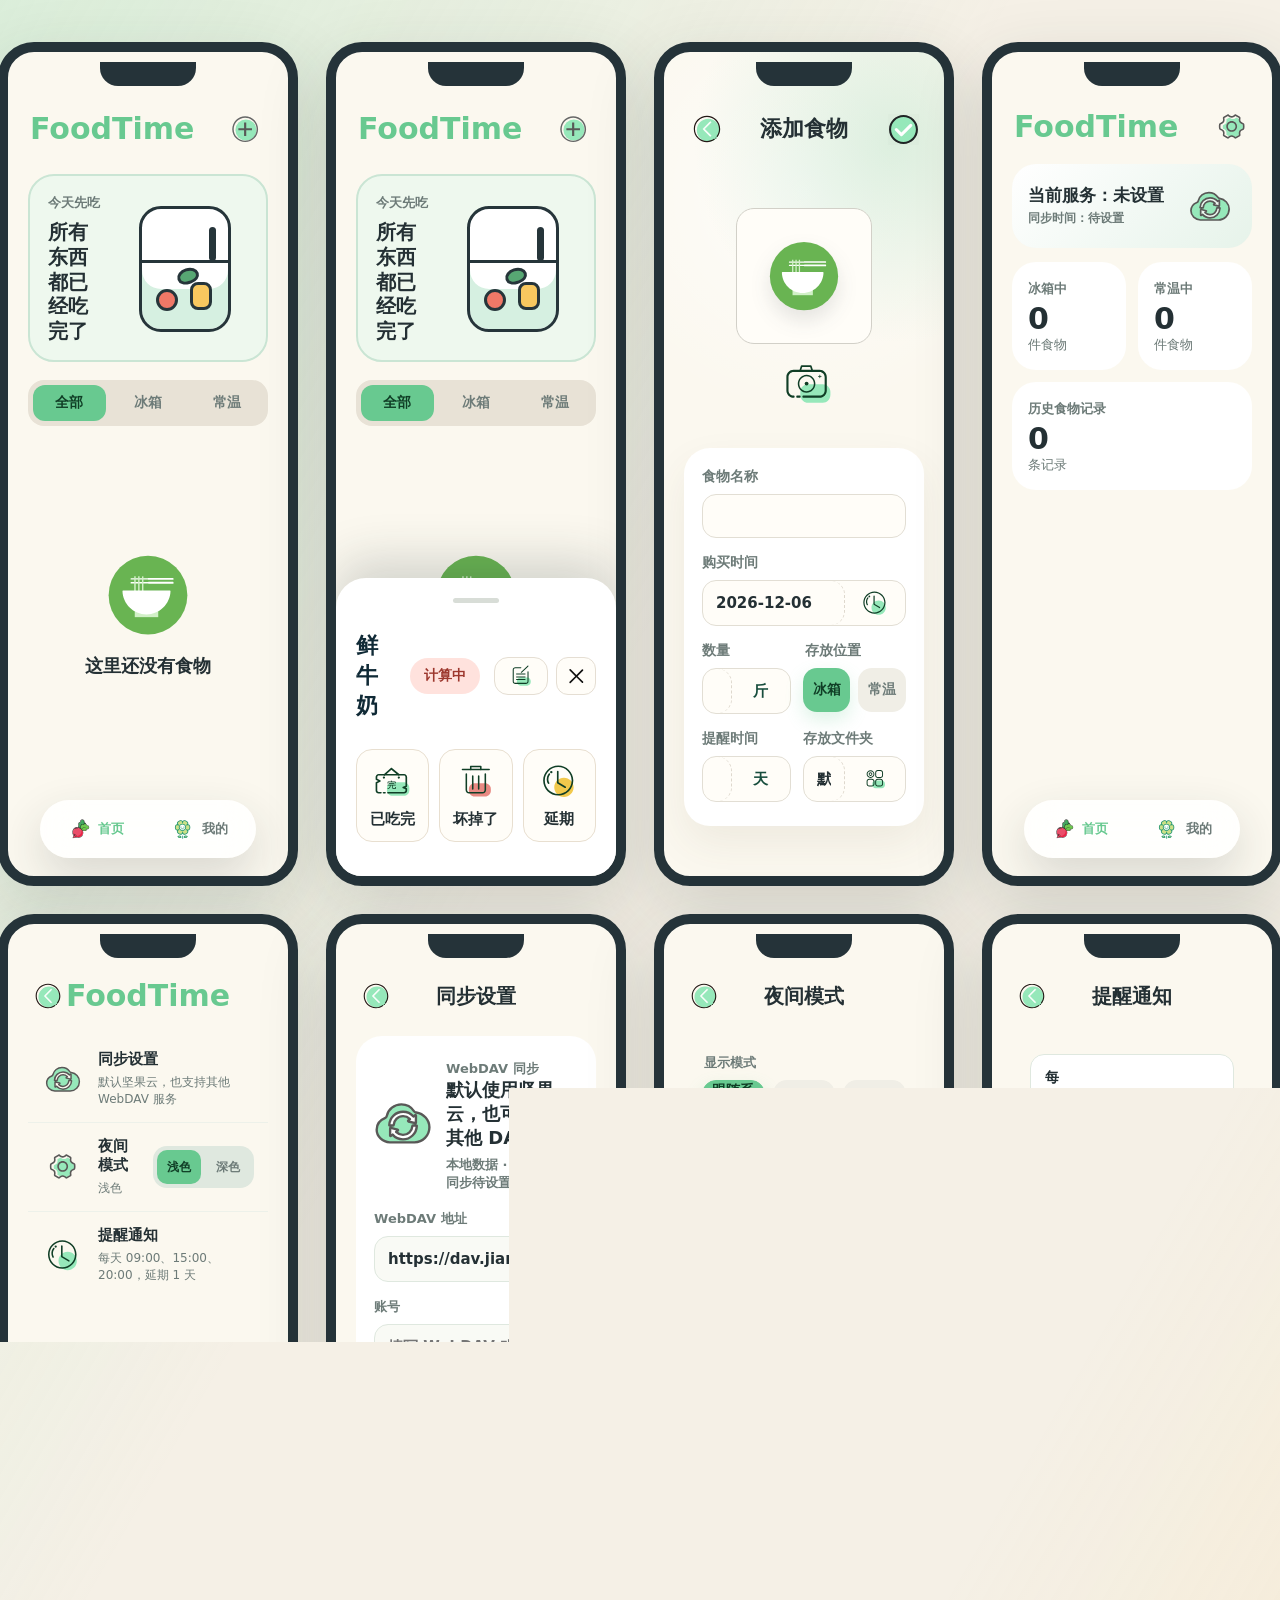
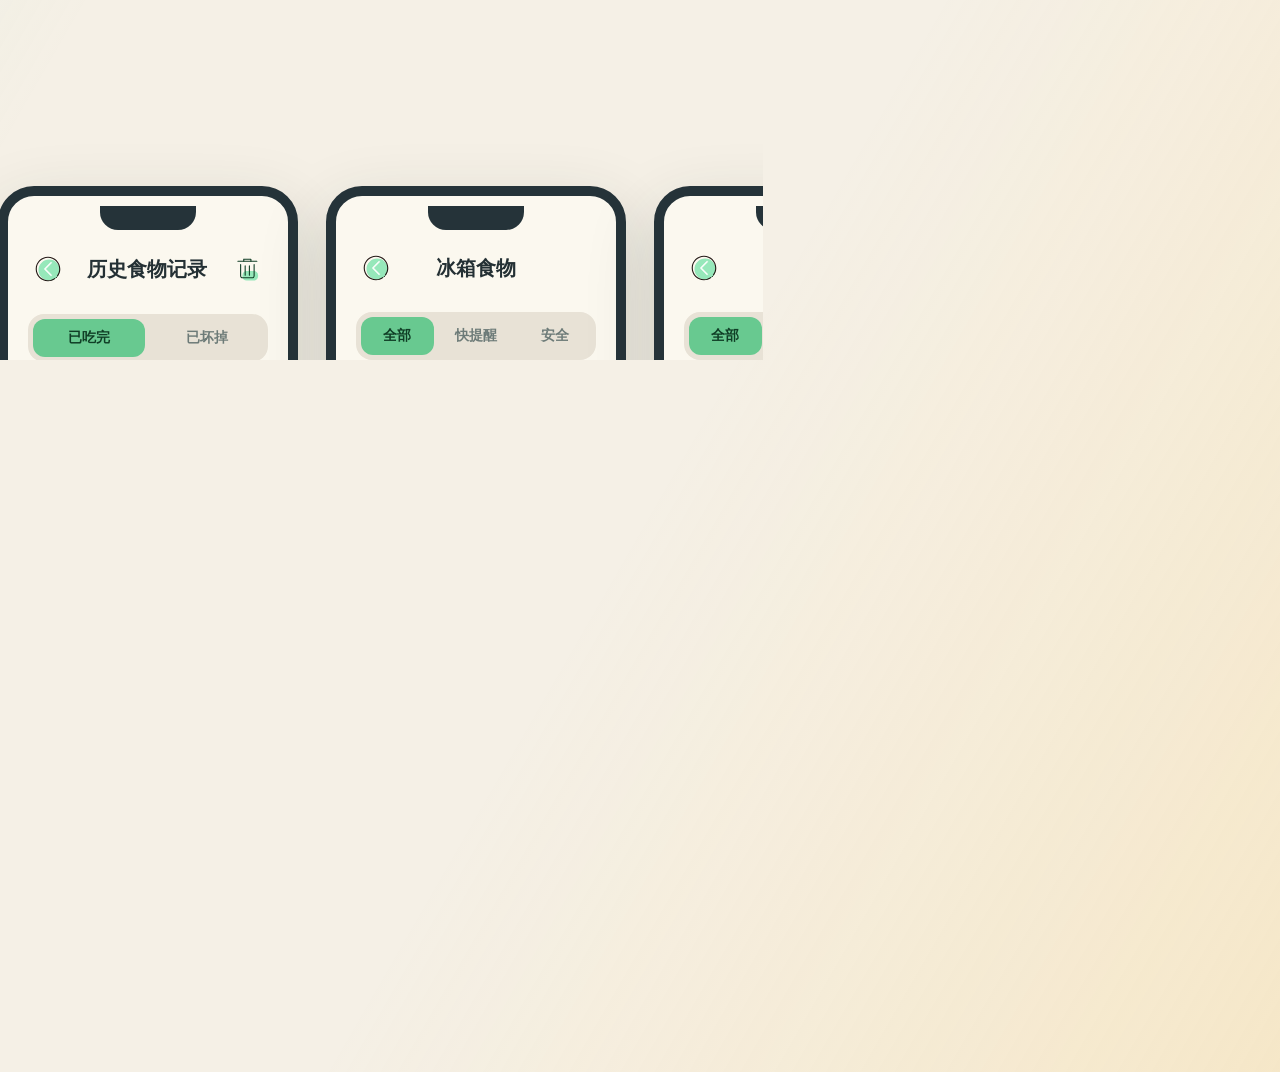
==== commit 943efb2a: "1" ====
--- a/app/src/main/assets/index.html
+++ b/app/src/main/assets/index.html
@@ -231,7 +231,7 @@
             <header>
               <h2 id="unit-dialog-title">选择单位</h2>
               <button class="unit-modal-close" type="button" aria-label="关闭单位选择">
-                <img src="icon/错误.svg" alt="" />
+                <img src="icons/close.svg" alt="" />
               </button>
             </header>
             <div class="unit-option-grid">
@@ -250,7 +250,7 @@
             <header>
               <h2 id="reminder-unit-dialog-title">选择提醒单位</h2>
               <button class="unit-modal-close" type="button" aria-label="关闭提醒单位选择">
-                <img src="icon/错误.svg" alt="" />
+                <img src="icons/close.svg" alt="" />
               </button>
             </header>
             <div class="unit-option-grid reminder-unit-option-grid">
@@ -268,7 +268,7 @@
             <header>
               <h2 id="folder-dialog-title">选择存放文件夹</h2>
               <button class="unit-modal-close" type="button" aria-label="关闭文件夹选择">
-                <img src="icon/错误.svg" alt="" />
+                <img src="icons/close.svg" alt="" />
               </button>
             </header>
             <div class="unit-option-grid folder-option-grid"></div>
--- a/app/src/main/assets/styles.css
+++ b/app/src/main/assets/styles.css
@@ -4,8 +4,8 @@
   --line: #dfe8df;
   --paper: #fbf8ef;
   --surface: #ffffff;
-  --mint: #9bd8bd;
-  --mint-dark: #2f8f6b;
+  --mint: #68c990;
+  --mint-dark: #68c990;
   --leaf: #57a773;
   --coral: #f07867;
   --yellow: #f8c85f;
@@ -24,8 +24,8 @@
   --line: #31443d;
   --paper: #101917;
   --surface: #182521;
-  --mint: #65b58f;
-  --mint-dark: #59c292;
+  --mint: #68c990;
+  --mint-dark: #68c990;
   --shadow: 0 24px 70px rgba(0, 0, 0, 0.38);
 }
 
@@ -36,8 +36,8 @@
     --line: #31443d;
     --paper: #101917;
     --surface: #182521;
-    --mint: #65b58f;
-    --mint-dark: #59c292;
+    --mint: #68c990;
+    --mint-dark: #68c990;
     --shadow: 0 24px 70px rgba(0, 0, 0, 0.38);
   }
 }
@@ -51,7 +51,7 @@
   min-height: 100vh;
   color: var(--ink);
   background:
-    linear-gradient(120deg, rgba(155, 216, 189, 0.28), transparent 36%),
+    linear-gradient(120deg, rgba(150, 232, 186, 0.28), transparent 36%),
     linear-gradient(300deg, rgba(248, 200, 95, 0.22), transparent 34%),
     #f5f0e6;
 }
@@ -97,6 +97,32 @@
   cursor: pointer;
 }
 
+button,
+.tabbar span,
+.stats-grid article,
+.sync-entry {
+  touch-action: manipulation;
+  -webkit-tap-highlight-color: transparent;
+  transition: transform 80ms ease, filter 80ms ease;
+}
+
+button:active,
+.tabbar span:active,
+.stats-grid article:active,
+.sync-entry:active {
+  transform: scale(0.97);
+  filter: brightness(0.97);
+}
+
+@media (prefers-reduced-motion: reduce) {
+  button,
+  .tabbar span,
+  .stats-grid article,
+  .sync-entry {
+    transition: none;
+  }
+}
+
 .board {
   display: grid;
   grid-template-columns: repeat(4, minmax(300px, 390px));
@@ -351,7 +377,7 @@
 
 .segmented .active,
 .chips .active {
-  color: #ffffff;
+  color: #103e26;
   background: var(--mint-dark);
 }
 
@@ -375,7 +401,7 @@
 }
 
 .home-folder-toggle.active {
-  color: #ffffff;
+  color: #103e26;
   border-color: transparent;
   background: var(--mint-dark);
 }
@@ -398,7 +424,7 @@
 }
 
 .home-folder-options button.active {
-  color: #ffffff;
+  color: #103e26;
   background: var(--mint-dark);
 }
 
@@ -607,7 +633,7 @@
   min-height: 54px;
   margin: 22px 20px 0;
   border-radius: 18px;
-  color: #ffffff;
+  color: #103e26;
   background: var(--mint-dark);
   font-size: 16px;
   font-weight: 900;
@@ -764,17 +790,18 @@
   display: grid;
   flex: 0 0 auto;
   width: 40px;
-  height: 40px;
+  height: 38px;
   place-items: center;
-  border-radius: 50%;
-  background: #f4f1eb;
+  border: 1px solid #e5ded3;
+  border-radius: 12px;
+  background: #fffdf8;
 }
 
 .close-icon {
   display: block;
-  width: 28px;
-  height: 28px;
-  background: url("icon/错误.svg") center / contain no-repeat;
+  width: 20px;
+  height: 20px;
+  background: url("icons/close.svg") center / contain no-repeat;
 }
 
 .sheet-actions {
@@ -830,12 +857,12 @@
 
 .sheet-icon.spoiled {
   background-color: transparent;
-  background-image: url("icon/删除.svg");
+  background-image: url("icon/坏掉.svg");
 }
 
 .sheet-icon.delay {
   background-color: transparent;
-  background-image: url("icon/时间.svg");
+  background-image: url("icon/延期.svg");
 }
 
 .photo-area {
@@ -1205,7 +1232,7 @@
 .folder-more-button img {
   width: 22px;
   height: 22px;
-  filter: brightness(0) saturate(100%) invert(32%) sepia(22%) saturate(1163%) hue-rotate(112deg) brightness(86%) contrast(84%);
+  filter: none;
 }
 
 .split-control {
@@ -1275,12 +1302,14 @@
   width: 36px;
   height: 36px;
   place-items: center;
-  background: transparent;
+  border: 1px solid #e5ded3;
+  border-radius: 10px;
+  background: #fffdf8;
 }
 
 .unit-modal-close img {
-  width: 26px;
-  height: 26px;
+  width: 18px;
+  height: 18px;
 }
 
 .unit-option-grid {
@@ -1298,7 +1327,7 @@
 }
 
 .unit-option-grid button.active {
-  color: #ffffff;
+  color: #103e26;
   background: var(--mint-dark);
 }
 
@@ -1402,7 +1431,7 @@
 }
 
 .choice-options button.active {
-  color: #ffffff;
+  color: #103e26;
   background: var(--mint-dark);
 }
 
@@ -1421,15 +1450,15 @@
 
 .chips button.active,
 .theme-options button.active {
-  border-color: #1f7a58;
-  color: #ffffff;
+  border-color: #68c990;
+  color: #103e26;
   background: var(--mint-dark);
-  box-shadow: 0 8px 18px rgba(47, 143, 107, 0.22);
+  box-shadow: 0 8px 18px rgba(104, 201, 144, 0.22);
 }
 
 .quantity-input:focus,
 .reminder-input:focus {
-  border-color: #1f7a58;
+  border-color: #68c990;
   background-color: #eef8ef;
 }
 
@@ -1523,7 +1552,7 @@
 
 .stepper button:active,
 .mini-stepper button:active {
-  color: #ffffff;
+  color: #103e26;
   background: var(--mint-dark);
 }
 
@@ -1940,7 +1969,7 @@
 }
 
 .theme-inline-options button.active {
-  color: #ffffff;
+  color: #103e26;
   background: var(--mint-dark);
 }
 
@@ -2077,7 +2106,7 @@
 }
 
 .history-filters .active {
-  color: #ffffff;
+  color: #103e26;
   background: var(--mint-dark);
 }
 
@@ -2273,7 +2302,7 @@
 html.theme-dark body,
 html.theme-system-dark body {
   background:
-    linear-gradient(120deg, rgba(89, 194, 146, 0.14), transparent 38%),
+    linear-gradient(120deg, rgba(150, 232, 186, 0.14), transparent 38%),
     linear-gradient(300deg, rgba(120, 171, 212, 0.12), transparent 34%),
     #0b1210;
 }
@@ -2474,14 +2503,14 @@
 html.theme-system-dark .theme-options button.active,
 html.theme-dark .history-filters .active,
 html.theme-system-dark .history-filters .active {
-  border-color: #59c292;
+  border-color: #68c990;
   color: #07110e;
-  background-color: #78d6a8;
+  background-color: #68c990;
 }
 
 html.theme-dark .tabbar .active,
 html.theme-system-dark .tabbar .active {
-  color: #78d6a8;
+  color: #68c990;
   background-color: transparent;
   box-shadow: none;
 }
@@ -2489,7 +2518,7 @@
 html.theme-dark .primary-action,
 html.theme-system-dark .primary-action {
   color: #07110e;
-  background-color: #78d6a8;
+  background-color: #68c990;
 }
 
 html.theme-dark .photo-area > button,
@@ -2503,7 +2532,7 @@
 html.theme-dark .phone-add > .primary-action,
 html.theme-system-dark .phone-add > .primary-action {
   border-color: transparent;
-  background: #78d6a8;
+  background: #68c990;
   box-shadow: none;
 }
 
@@ -2512,7 +2541,7 @@
 html.theme-dark .mini-stepper button:active,
 html.theme-system-dark .mini-stepper button:active {
   color: #07110e;
-  background-color: #78d6a8;
+  background-color: #68c990;
 }
 
 html.theme-dark .sync-now-button.is-syncing,
@@ -2524,7 +2553,7 @@
 @media (prefers-color-scheme: dark) {
   html.theme-system body {
     background:
-      linear-gradient(120deg, rgba(89, 194, 146, 0.14), transparent 38%),
+      linear-gradient(120deg, rgba(150, 232, 186, 0.14), transparent 38%),
       linear-gradient(300deg, rgba(120, 171, 212, 0.12), transparent 34%),
       #0b1210;
   }
@@ -2658,13 +2687,13 @@
   html.theme-system .choice-options .active,
   html.theme-system .theme-options button.active,
   html.theme-system .history-filters .active {
-    border-color: #59c292;
+    border-color: #68c990;
     color: #07110e;
-    background-color: #78d6a8;
+    background-color: #68c990;
   }
 
   html.theme-system .tabbar .active {
-    color: #78d6a8;
+    color: #68c990;
     background-color: transparent;
     box-shadow: none;
   }
@@ -2673,7 +2702,7 @@
   html.theme-system .photo-area > button,
   html.theme-system .photo-area.is-captured button {
     color: #07110e;
-    background-color: #78d6a8;
+    background-color: #68c990;
   }
 
   html.theme-system .photo-area > button,
@@ -2684,14 +2713,14 @@
 
   html.theme-system .phone-add > .primary-action {
     border-color: transparent;
-    background: #78d6a8;
+    background: #68c990;
     box-shadow: none;
   }
 
   html.theme-system .stepper button:active,
   html.theme-system .mini-stepper button:active {
     color: #07110e;
-    background-color: #78d6a8;
+    background-color: #68c990;
   }
 
   html.theme-system .sync-now-button.is-syncing {
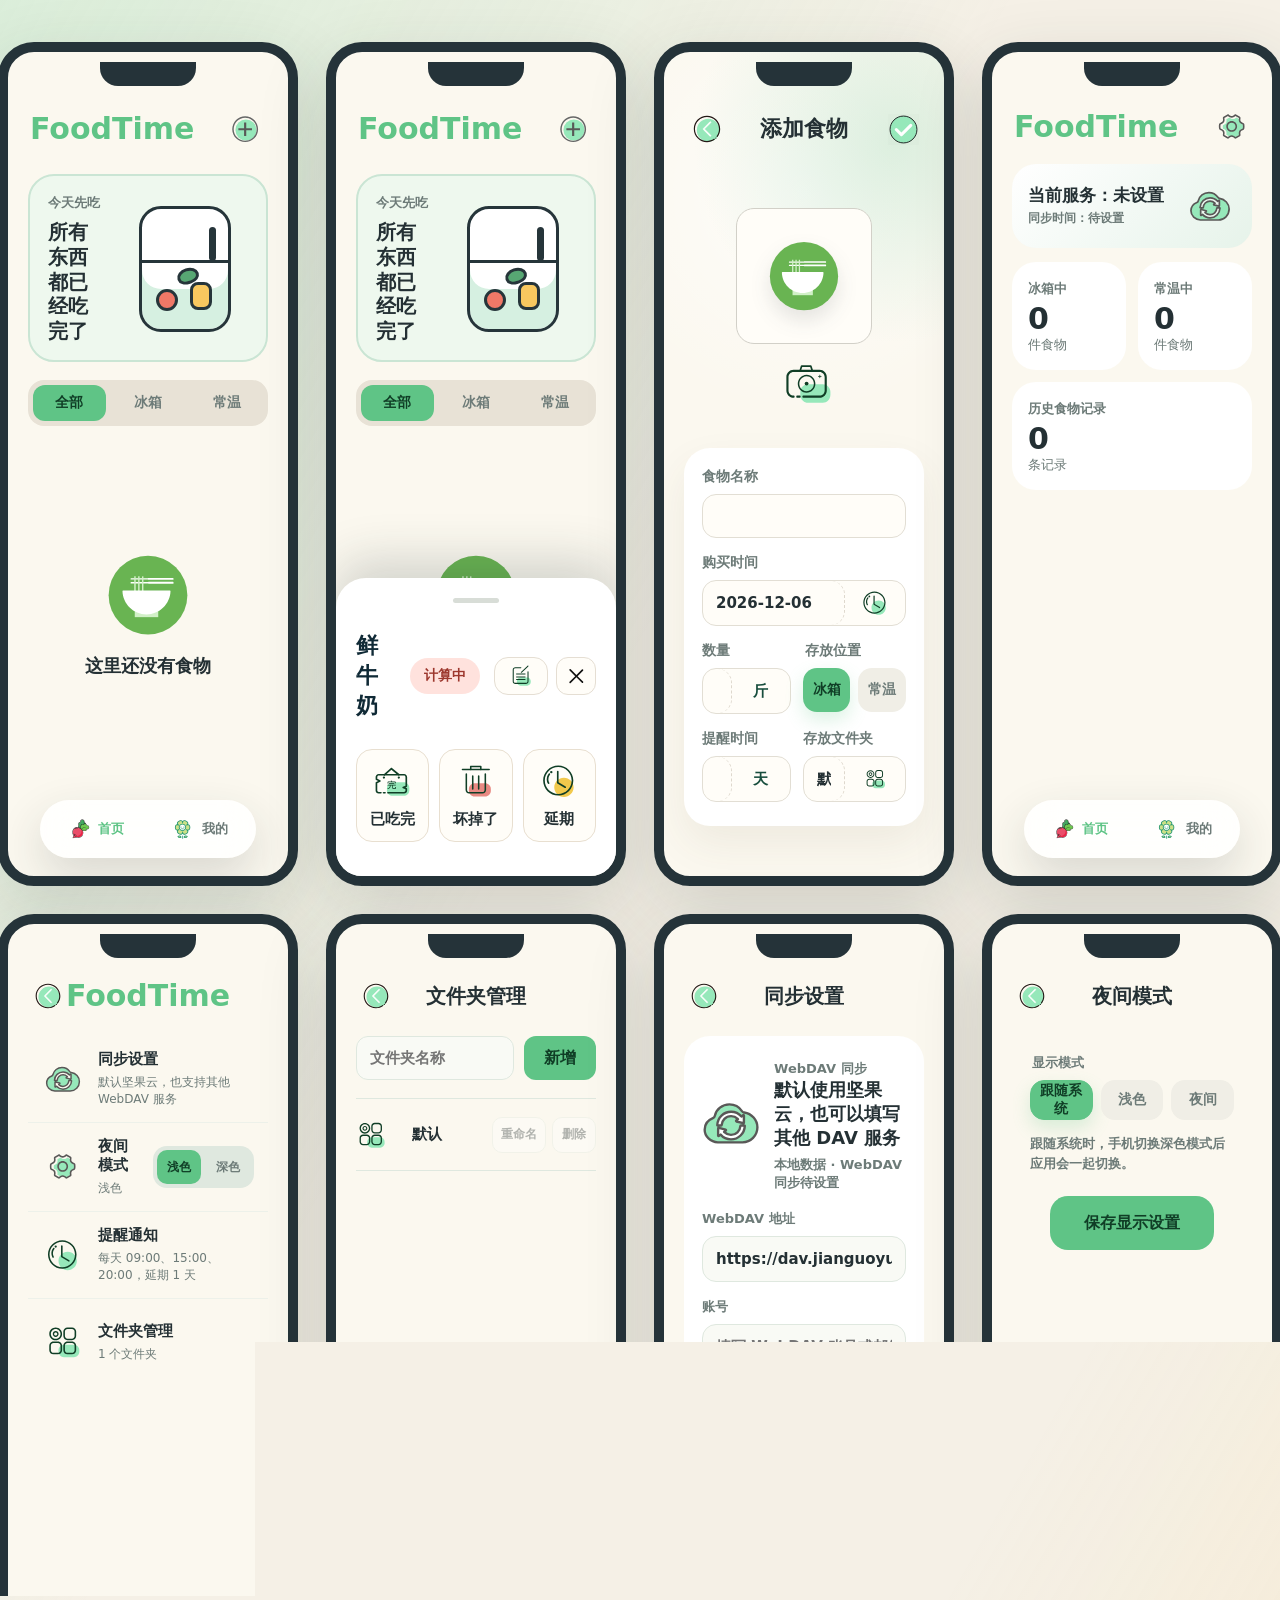
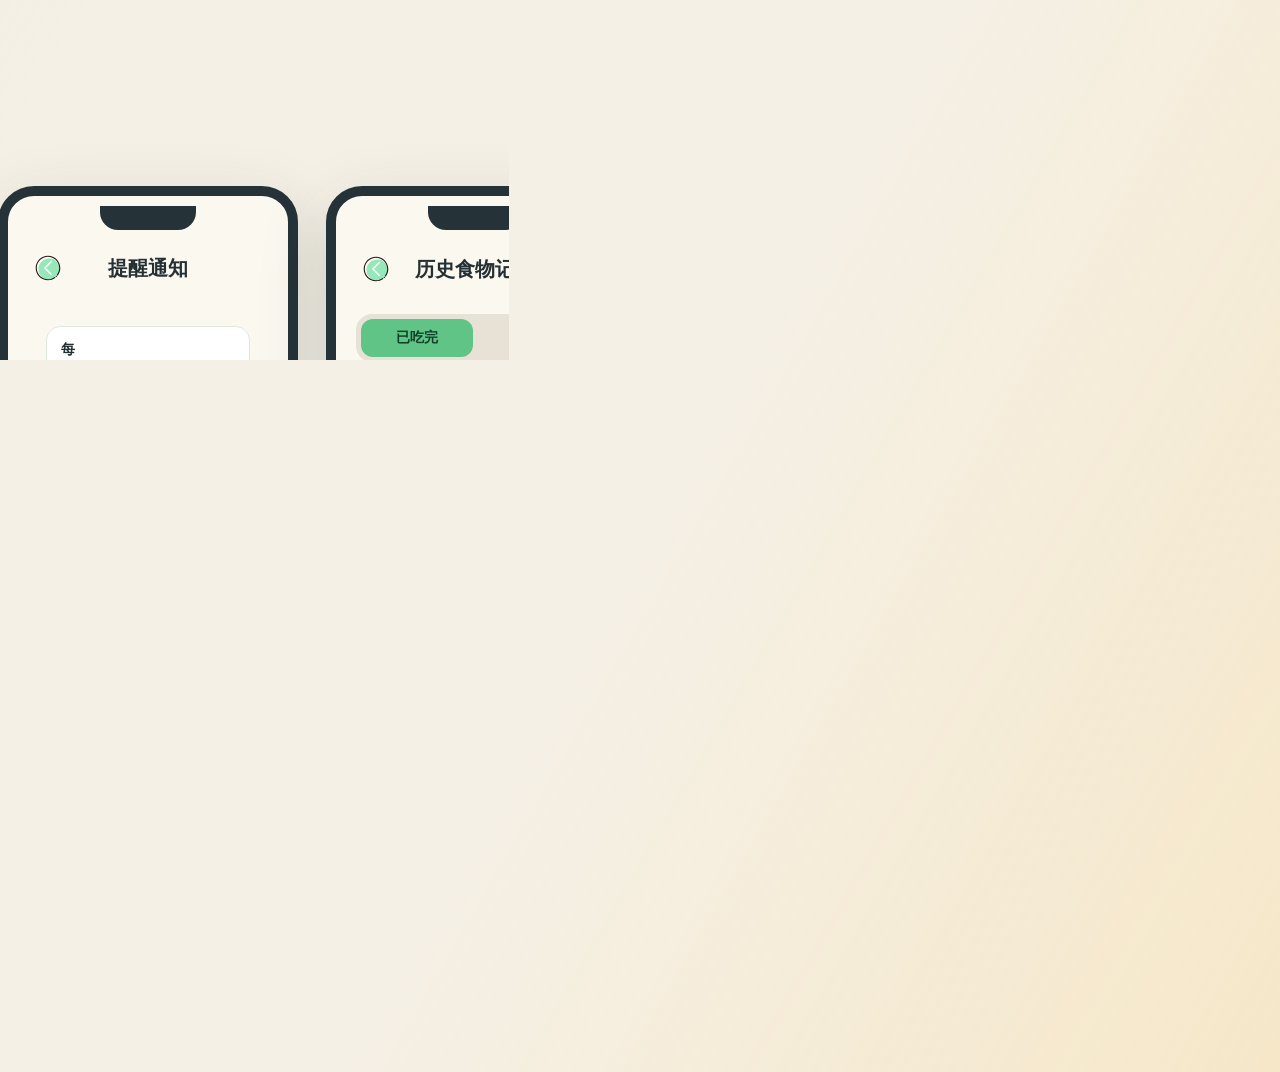
==== commit e4dc5553: "1" ====
--- a/app/src/main/assets/index.html
+++ b/app/src/main/assets/index.html
@@ -397,6 +397,29 @@
               <p class="notification-summary-text">每天 09:00、15:00、20:00，延期 1 天</p>
             </div>
           </button>
+          <button class="setting-row folder-settings-button" type="button">
+            <div class="setting-dot folder-dot"></div>
+            <div class="setting-copy">
+              <h2>文件夹管理</h2>
+              <p class="folder-summary-text">1 个文件夹</p>
+            </div>
+          </button>
+        </section>
+      </section>
+
+      <section class="phone phone-folder-settings" aria-label="文件夹管理界面">
+        <header class="sub-header">
+          <button class="back-button" aria-label="返回"></button>
+          <h1>文件夹管理</h1>
+          <span></span>
+        </header>
+
+        <section class="folder-manager-panel">
+          <div class="folder-create-row">
+            <input maxlength="5" aria-label="新文件夹名称" placeholder="文件夹名称" />
+            <button class="folder-add-action" type="button">新增</button>
+          </div>
+          <div class="folder-manage-list" aria-label="当前文件夹"></div>
         </section>
       </section>
 
--- a/app/src/main/assets/styles.css
+++ b/app/src/main/assets/styles.css
@@ -4,8 +4,8 @@
   --line: #dfe8df;
   --paper: #fbf8ef;
   --surface: #ffffff;
-  --mint: #68c990;
-  --mint-dark: #68c990;
+  --mint: #5fc486;
+  --mint-dark: #5fc486;
   --leaf: #57a773;
   --coral: #f07867;
   --yellow: #f8c85f;
@@ -24,8 +24,8 @@
   --line: #31443d;
   --paper: #101917;
   --surface: #182521;
-  --mint: #68c990;
-  --mint-dark: #68c990;
+  --mint: #5fc486;
+  --mint-dark: #5fc486;
   --shadow: 0 24px 70px rgba(0, 0, 0, 0.38);
 }
 
@@ -36,8 +36,8 @@
     --line: #31443d;
     --paper: #101917;
     --surface: #182521;
-    --mint: #68c990;
-    --mint-dark: #68c990;
+    --mint: #5fc486;
+    --mint-dark: #5fc486;
     --shadow: 0 24px 70px rgba(0, 0, 0, 0.38);
   }
 }
@@ -1450,15 +1450,15 @@
 
 .chips button.active,
 .theme-options button.active {
-  border-color: #68c990;
+  border-color: #5fc486;
   color: #103e26;
   background: var(--mint-dark);
-  box-shadow: 0 8px 18px rgba(104, 201, 144, 0.22);
+  box-shadow: 0 8px 18px rgba(95, 196, 134, 0.22);
 }
 
 .quantity-input:focus,
 .reminder-input:focus {
-  border-color: #68c990;
+  border-color: #5fc486;
   background-color: #eef8ef;
 }
 
@@ -2008,6 +2008,89 @@
 .notice-dot {
   --setting-icon: url("icon/时间.svg");
   --setting-icon-filter: none;
+}
+
+.folder-dot {
+  --setting-icon: url("icon/更多.svg");
+  --setting-icon-filter: none;
+}
+
+.folder-manager-panel {
+  margin: 0 20px;
+}
+
+.folder-create-row {
+  display: grid;
+  grid-template-columns: minmax(0, 1fr) 72px;
+  gap: 10px;
+  margin-bottom: 18px;
+}
+
+.folder-create-row input,
+.folder-manage-row input {
+  min-height: 44px;
+  margin: 0;
+  border-radius: 12px;
+}
+
+.folder-add-action {
+  min-height: 44px;
+  border-radius: 12px;
+  color: #103e26;
+  background: var(--mint-dark);
+  font-weight: 900;
+}
+
+.folder-manage-list {
+  border-top: 1px solid var(--line);
+}
+
+.folder-manage-row {
+  display: grid;
+  grid-template-columns: 32px minmax(0, 1fr) auto;
+  gap: 10px;
+  align-items: center;
+  min-height: 72px;
+  padding: 12px 0;
+  border-bottom: 1px solid var(--line);
+}
+
+.folder-manage-row > img {
+  display: block;
+  width: 30px;
+  height: 30px;
+  object-fit: contain;
+}
+
+.folder-manage-row input[readonly] {
+  border-color: transparent;
+  background: transparent;
+}
+
+.folder-manage-actions {
+  display: flex;
+  gap: 6px;
+}
+
+.folder-manage-actions button {
+  min-width: 44px;
+  min-height: 36px;
+  padding: 0 8px;
+  border: 1px solid var(--line);
+  border-radius: 10px;
+  color: var(--ink);
+  background: var(--surface);
+  font-size: 12px;
+  font-weight: 900;
+}
+
+.folder-manage-actions .folder-delete-action:not(:disabled) {
+  color: #a24b45;
+}
+
+.folder-manage-actions button:disabled {
+  opacity: 0.34;
+  cursor: default;
 }
 
 .settings-hint {
@@ -2503,14 +2586,14 @@
 html.theme-system-dark .theme-options button.active,
 html.theme-dark .history-filters .active,
 html.theme-system-dark .history-filters .active {
-  border-color: #68c990;
+  border-color: #5fc486;
   color: #07110e;
-  background-color: #68c990;
+  background-color: #5fc486;
 }
 
 html.theme-dark .tabbar .active,
 html.theme-system-dark .tabbar .active {
-  color: #68c990;
+  color: #5fc486;
   background-color: transparent;
   box-shadow: none;
 }
@@ -2518,7 +2601,7 @@
 html.theme-dark .primary-action,
 html.theme-system-dark .primary-action {
   color: #07110e;
-  background-color: #68c990;
+  background-color: #5fc486;
 }
 
 html.theme-dark .photo-area > button,
@@ -2532,7 +2615,7 @@
 html.theme-dark .phone-add > .primary-action,
 html.theme-system-dark .phone-add > .primary-action {
   border-color: transparent;
-  background: #68c990;
+  background: #5fc486;
   box-shadow: none;
 }
 
@@ -2541,7 +2624,7 @@
 html.theme-dark .mini-stepper button:active,
 html.theme-system-dark .mini-stepper button:active {
   color: #07110e;
-  background-color: #68c990;
+  background-color: #5fc486;
 }
 
 html.theme-dark .sync-now-button.is-syncing,
@@ -2687,13 +2770,13 @@
   html.theme-system .choice-options .active,
   html.theme-system .theme-options button.active,
   html.theme-system .history-filters .active {
-    border-color: #68c990;
+    border-color: #5fc486;
     color: #07110e;
-    background-color: #68c990;
+    background-color: #5fc486;
   }
 
   html.theme-system .tabbar .active {
-    color: #68c990;
+    color: #5fc486;
     background-color: transparent;
     box-shadow: none;
   }
@@ -2702,7 +2785,7 @@
   html.theme-system .photo-area > button,
   html.theme-system .photo-area.is-captured button {
     color: #07110e;
-    background-color: #68c990;
+    background-color: #5fc486;
   }
 
   html.theme-system .photo-area > button,
@@ -2713,14 +2796,14 @@
 
   html.theme-system .phone-add > .primary-action {
     border-color: transparent;
-    background: #68c990;
+    background: #5fc486;
     box-shadow: none;
   }
 
   html.theme-system .stepper button:active,
   html.theme-system .mini-stepper button:active {
     color: #07110e;
-    background-color: #68c990;
+    background-color: #5fc486;
   }
 
   html.theme-system .sync-now-button.is-syncing {
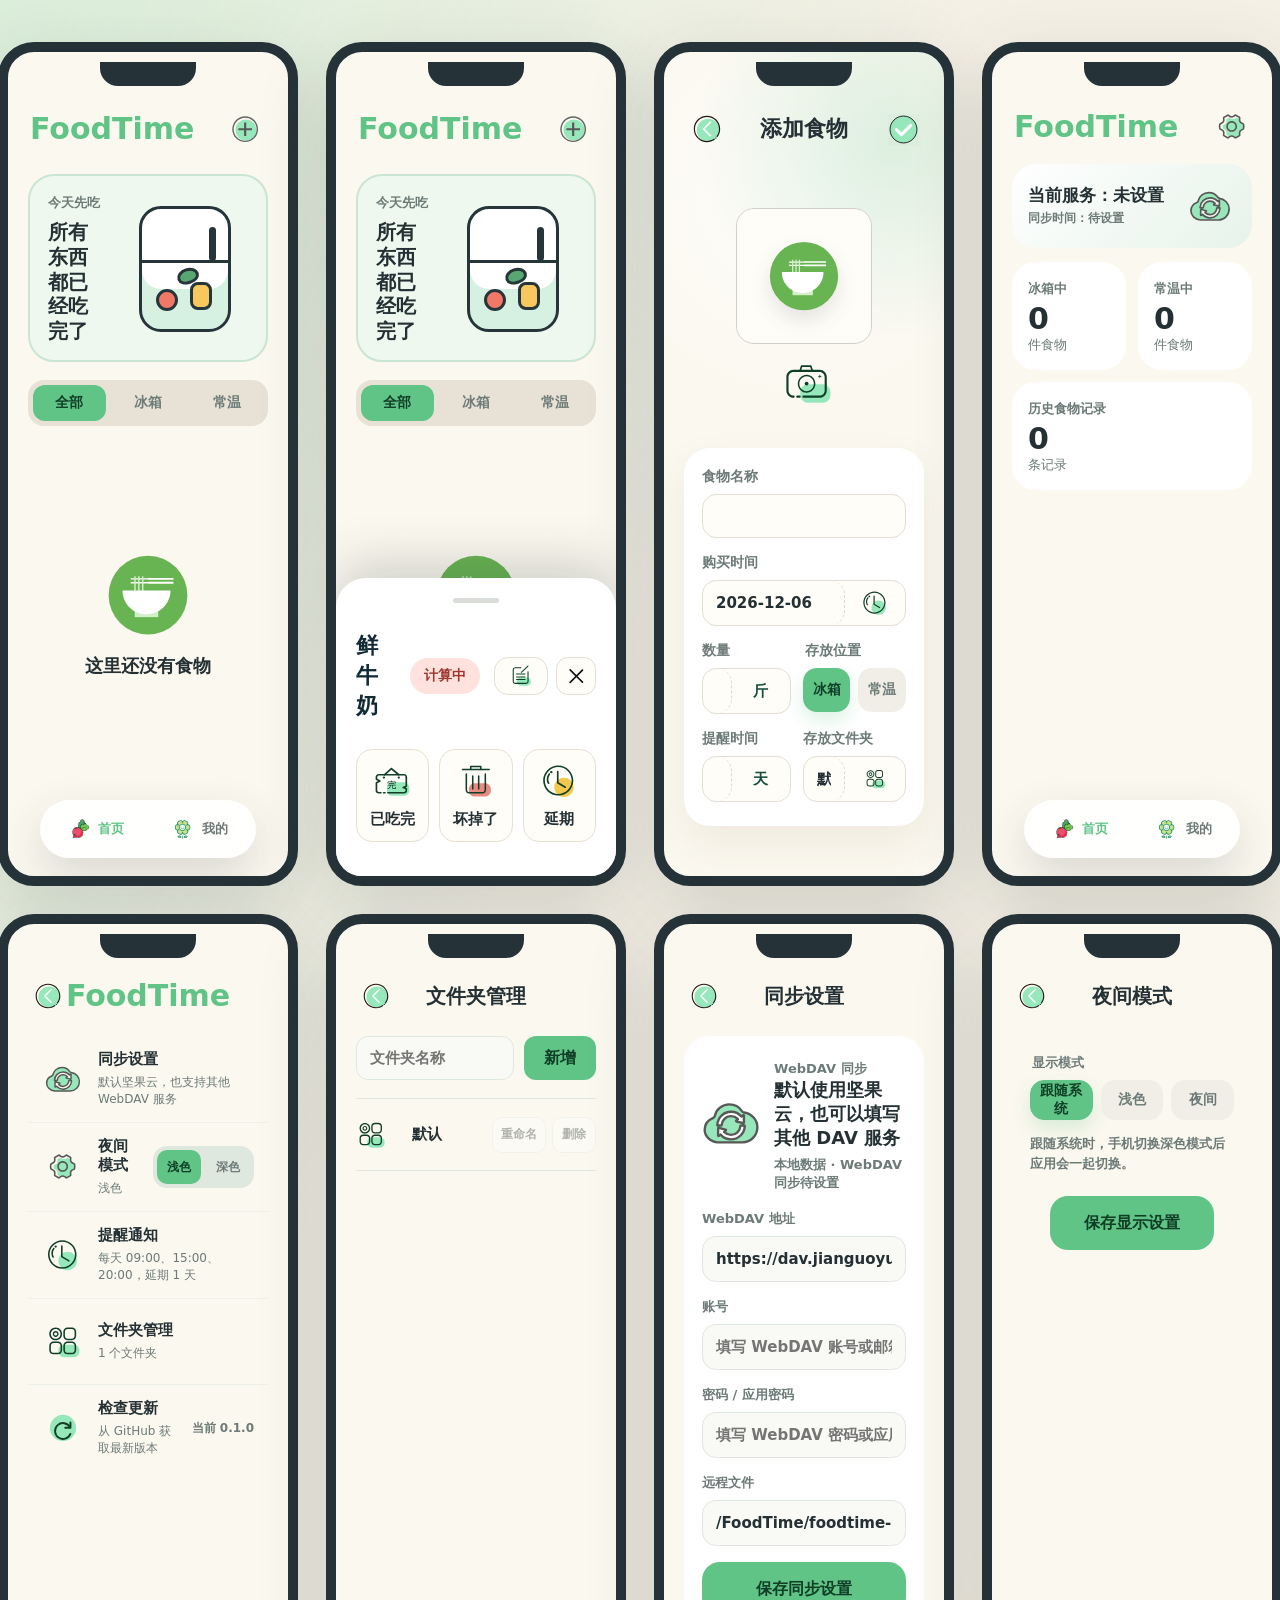
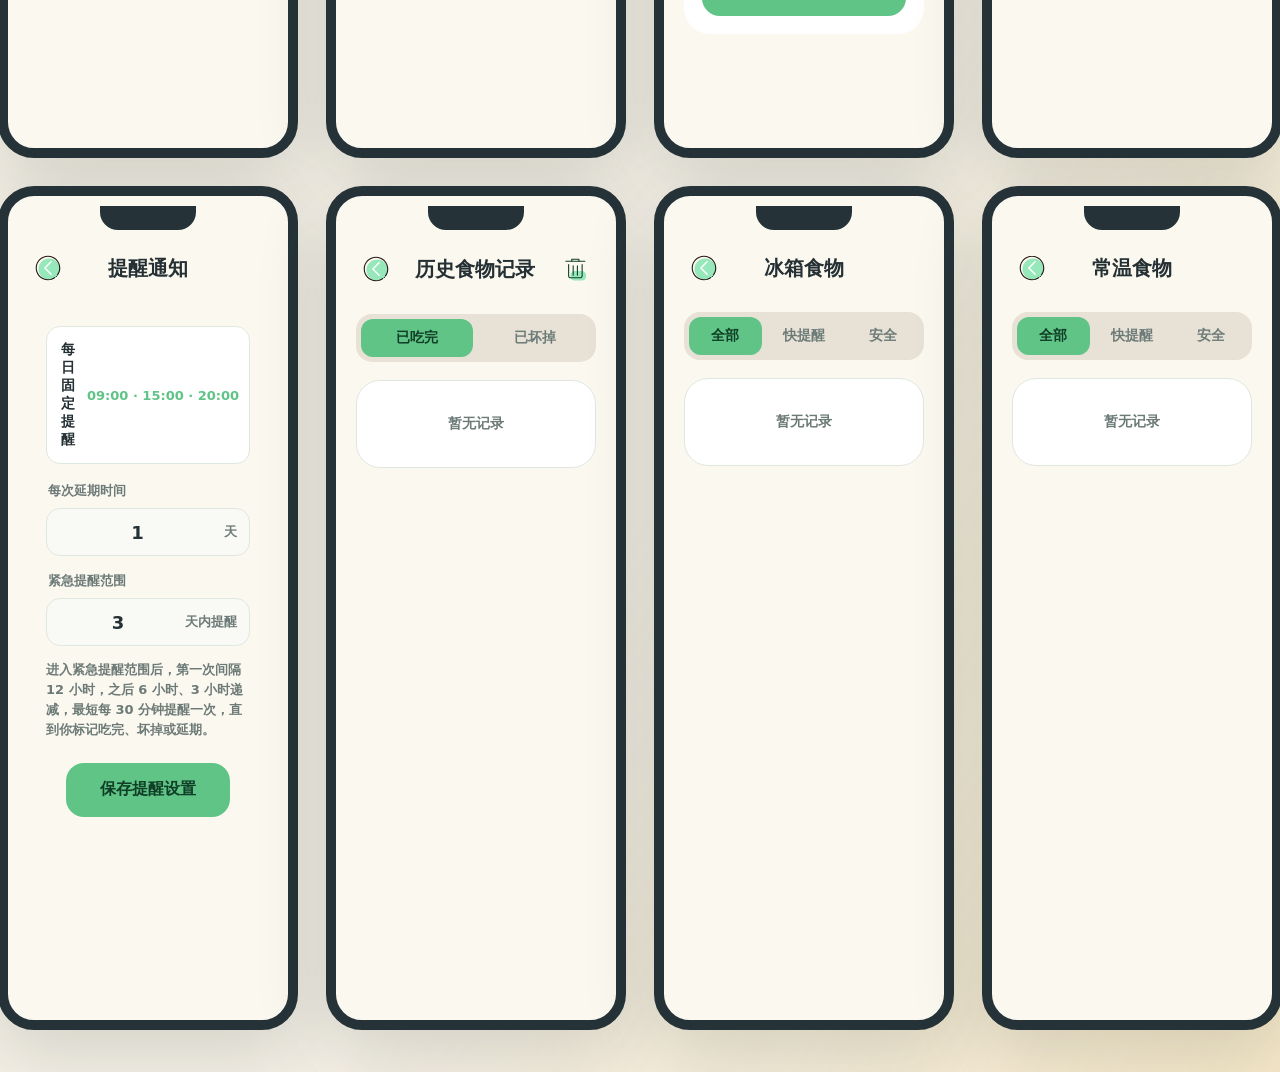
==== commit 2e4fa859: "1" ====
--- a/app/src/main/assets/index.html
+++ b/app/src/main/assets/index.html
@@ -404,6 +404,32 @@
               <p class="folder-summary-text">1 个文件夹</p>
             </div>
           </button>
+          <button class="setting-row update-check-button" type="button">
+            <div class="setting-dot update-dot"></div>
+            <div class="setting-copy">
+              <h2>检查更新</h2>
+              <p>从 GitHub 获取最新版本</p>
+            </div>
+            <span class="setting-meta update-version-text">当前 0.1.0</span>
+          </button>
+        </section>
+
+        <section class="update-modal is-hidden" aria-label="软件更新" aria-hidden="true">
+          <div class="unit-dialog update-dialog" role="dialog" aria-modal="true" aria-labelledby="update-dialog-title">
+            <header>
+              <div>
+                <h2 id="update-dialog-title">检查更新</h2>
+                <p class="update-dialog-message">正在获取最新版本信息...</p>
+              </div>
+              <button class="unit-modal-close update-modal-close" type="button" aria-label="关闭更新提示">
+                <img src="icons/close.svg" alt="" />
+              </button>
+            </header>
+            <div class="update-actions">
+              <button class="update-later-action" type="button">暂不更新</button>
+              <button class="update-download-action" type="button">前往下载</button>
+            </div>
+          </div>
         </section>
       </section>
 
--- a/app/src/main/assets/styles.css
+++ b/app/src/main/assets/styles.css
@@ -494,14 +494,20 @@
 }
 
 .icon-thumb {
+  overflow: hidden;
   background-color: transparent;
   background-image: none !important;
 }
 
 .icon-thumb img {
+  position: absolute;
+  inset: 3px;
+  display: block;
   width: 44px;
   height: 44px;
+  margin: auto;
   object-fit: contain;
+  object-position: center;
 }
 
 .icon-thumb span {
@@ -1262,7 +1268,8 @@
 
 .unit-modal,
 .reminder-unit-modal,
-.folder-modal {
+.folder-modal,
+.update-modal {
   position: absolute;
   inset: 0;
   z-index: 8;
@@ -1274,7 +1281,8 @@
 
 .unit-modal.is-hidden,
 .reminder-unit-modal.is-hidden,
-.folder-modal.is-hidden {
+.folder-modal.is-hidden,
+.update-modal.is-hidden {
   display: none;
 }
 
@@ -1327,6 +1335,46 @@
 }
 
 .unit-option-grid button.active {
+  color: #103e26;
+  background: var(--mint-dark);
+}
+
+.update-dialog header {
+  align-items: flex-start;
+}
+
+.update-dialog header > div {
+  min-width: 0;
+  padding-right: 8px;
+}
+
+.update-dialog-message {
+  margin: 7px 0 0;
+  color: var(--muted);
+  font-size: 13px;
+  line-height: 1.55;
+  font-weight: 800;
+}
+
+.update-actions {
+  display: grid;
+  grid-template-columns: repeat(2, minmax(0, 1fr));
+  gap: 10px;
+}
+
+.update-actions button {
+  min-height: 46px;
+  border-radius: 14px;
+  font-size: 14px;
+  font-weight: 900;
+}
+
+.update-later-action {
+  color: var(--muted);
+  background: var(--line);
+}
+
+.update-download-action {
   color: #103e26;
   background: var(--mint-dark);
 }
@@ -2013,6 +2061,23 @@
 .folder-dot {
   --setting-icon: url("icon/更多.svg");
   --setting-icon-filter: none;
+}
+
+.update-dot {
+  --setting-icon: url("icons/update-check.svg");
+  --setting-icon-filter: none;
+}
+
+.setting-meta {
+  flex: 0 0 auto;
+  color: var(--muted);
+  font-size: 12px;
+  font-weight: 900;
+  white-space: nowrap;
+}
+
+.update-check-button:disabled {
+  opacity: 0.72;
 }
 
 .folder-manager-panel {
@@ -2929,6 +2994,7 @@
 html.app-runtime .unit-modal,
 html.app-runtime .reminder-unit-modal,
 html.app-runtime .folder-modal,
+html.app-runtime .update-modal,
 html.app-runtime .confirm-modal {
   position: fixed;
 }
@@ -2943,13 +3009,15 @@
 html.app-runtime .unit-modal,
 html.app-runtime .reminder-unit-modal,
 html.app-runtime .folder-modal,
+html.app-runtime .update-modal,
 html.app-runtime .confirm-modal {
   z-index: 45;
 }
 
 html.app-runtime .unit-modal,
 html.app-runtime .reminder-unit-modal,
-html.app-runtime .folder-modal {
+html.app-runtime .folder-modal,
+html.app-runtime .update-modal {
   align-items: end;
   padding-bottom: calc(20px + env(safe-area-inset-bottom));
 }
@@ -2990,6 +3058,7 @@
   .unit-modal,
   .reminder-unit-modal,
   .folder-modal,
+  .update-modal,
   .confirm-modal {
     position: fixed;
   }
@@ -3004,13 +3073,15 @@
   .unit-modal,
   .reminder-unit-modal,
   .folder-modal,
+  .update-modal,
   .confirm-modal {
     z-index: 45;
   }
 
   .unit-modal,
   .reminder-unit-modal,
-  .folder-modal {
+  .folder-modal,
+  .update-modal {
     align-items: end;
     padding-bottom: calc(20px + env(safe-area-inset-bottom));
   }
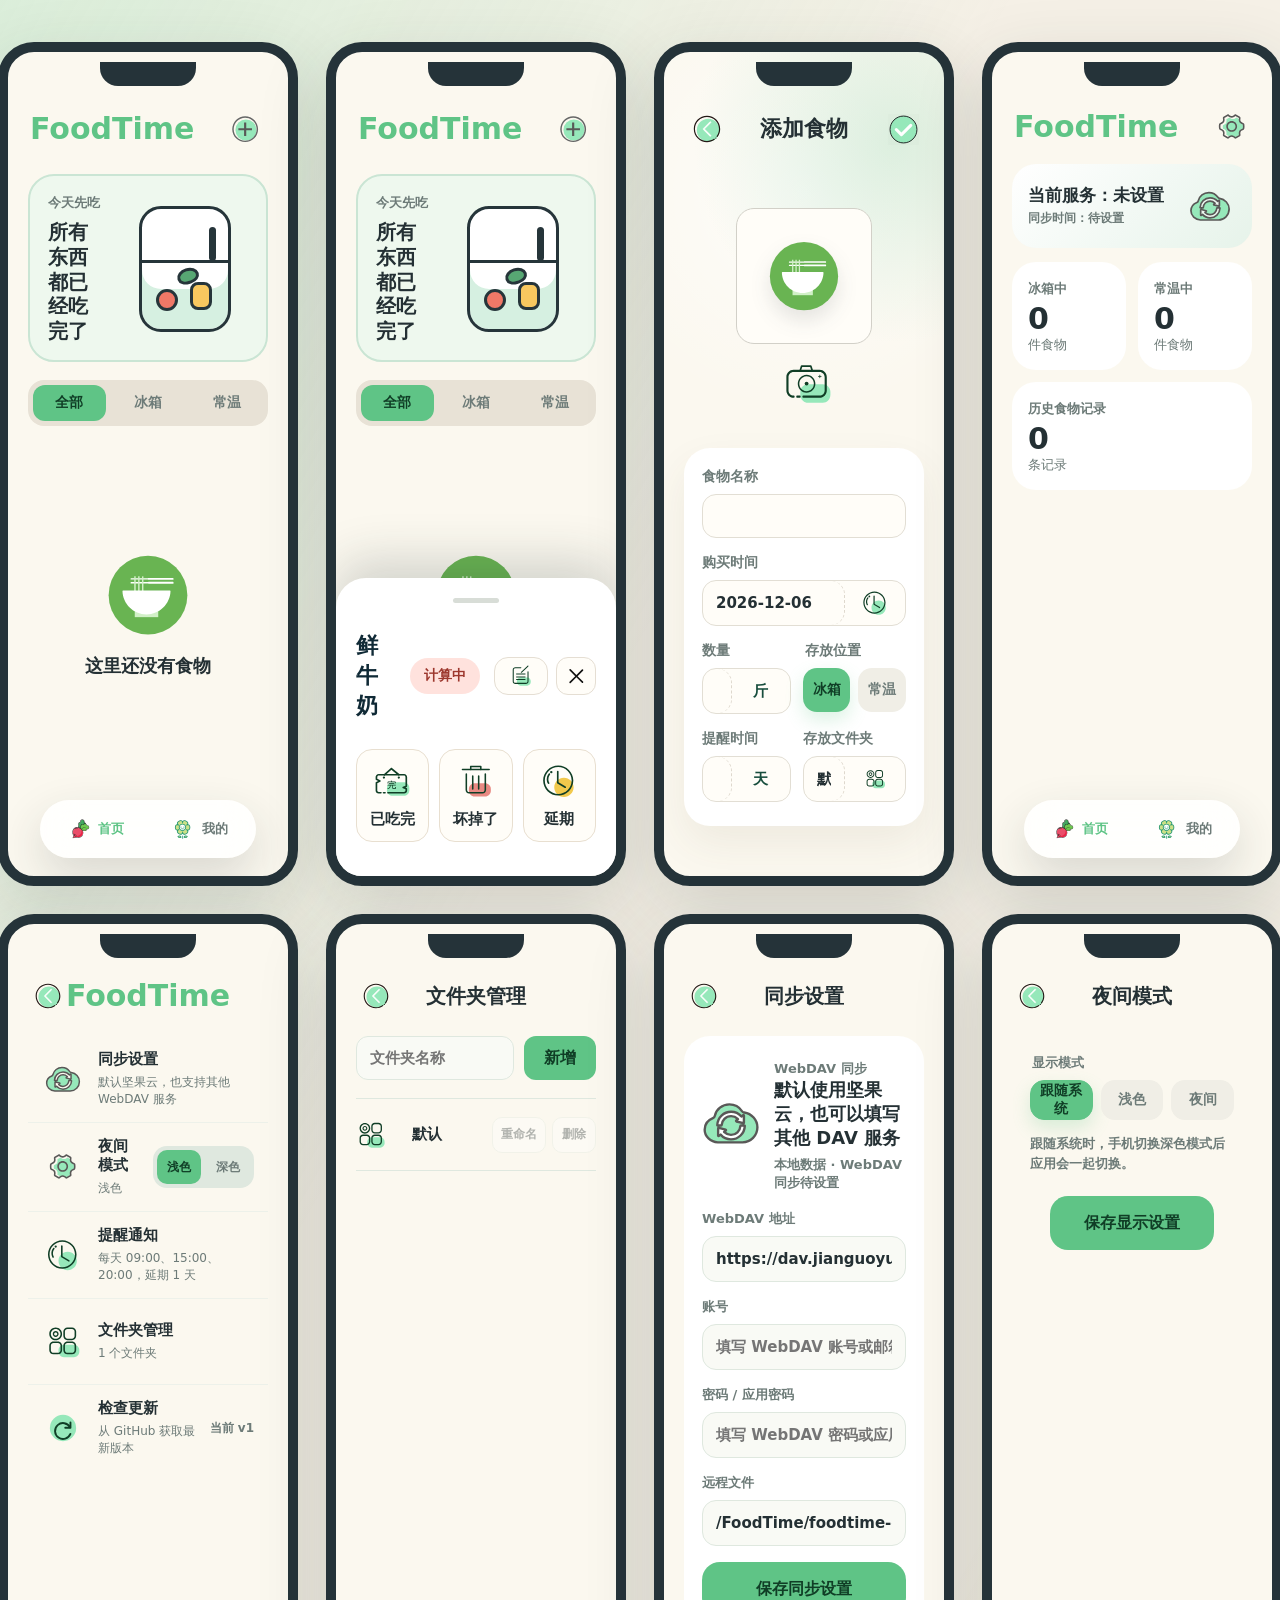
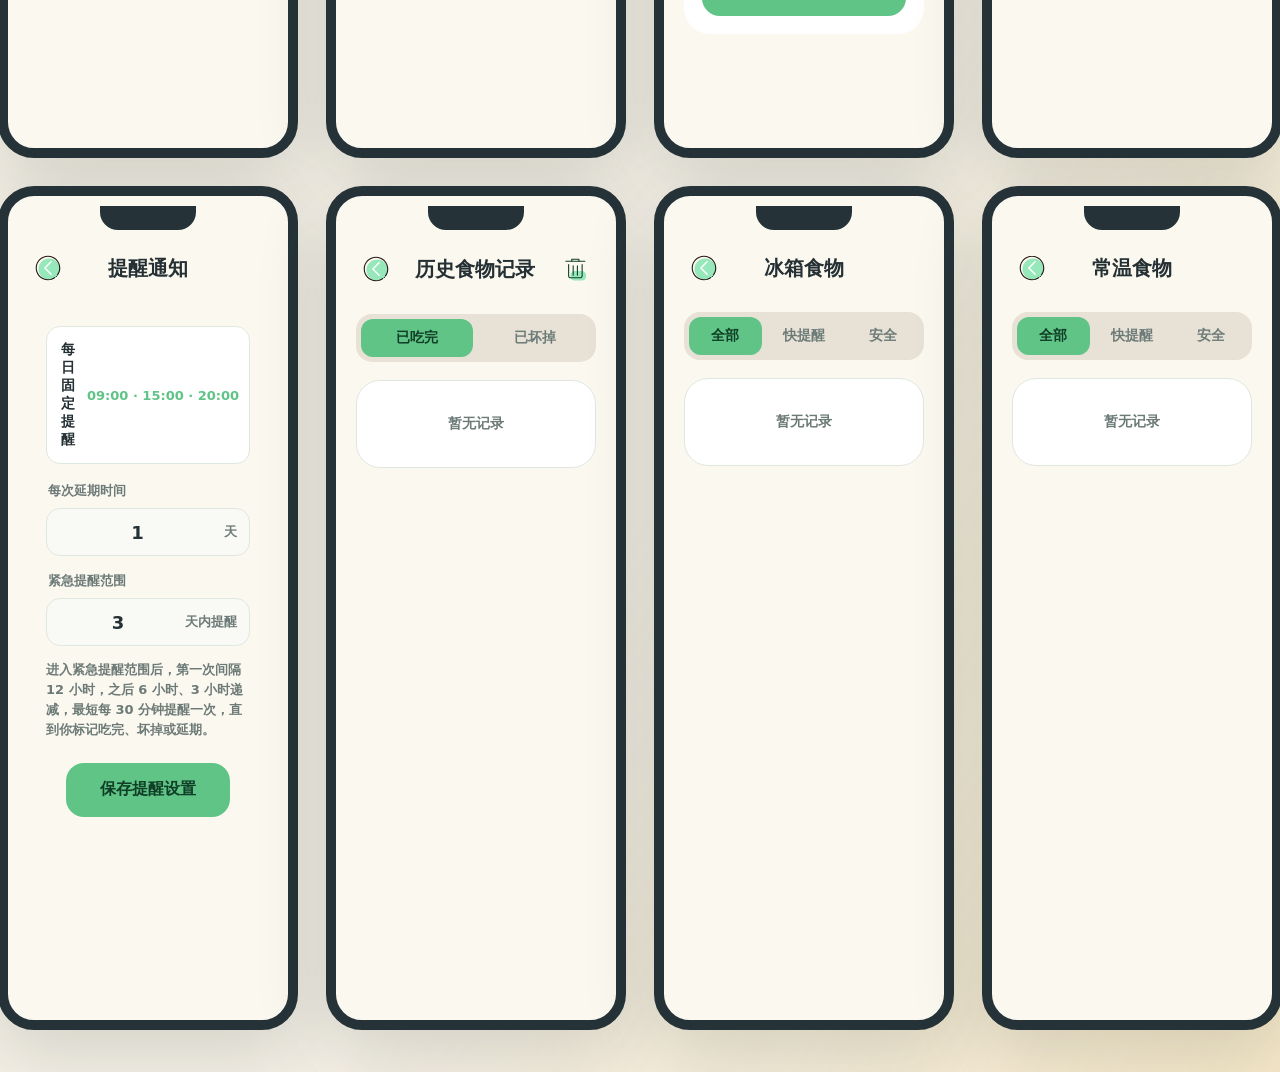
==== commit 4a37f626: "1" ====
--- a/app/src/main/assets/index.html
+++ b/app/src/main/assets/index.html
@@ -4,7 +4,7 @@
     <meta charset="UTF-8" />
     <meta name="viewport" content="width=device-width, initial-scale=1.0" />
     <title>FoodTime 食物期限管理原型</title>
-    <link rel="stylesheet" href="styles.css?v=20260706-input" />
+    <link rel="stylesheet" href="styles.css?v=20260711-icons-v2" />
   </head>
   <body>
     <main class="board" aria-label="FoodTime static app prototype">
@@ -410,7 +410,7 @@
               <h2>检查更新</h2>
               <p>从 GitHub 获取最新版本</p>
             </div>
-            <span class="setting-meta update-version-text">当前 0.1.0</span>
+            <span class="setting-meta update-version-text">当前 v1</span>
           </button>
         </section>
 
@@ -685,6 +685,6 @@
         </section>
       </section>
     </main>
-    <script src="app.js?v=20260706-input"></script>
+    <script src="app.js?v=20260711-icons-v2"></script>
   </body>
 </html>
--- a/app/src/main/assets/styles.css
+++ b/app/src/main/assets/styles.css
@@ -494,20 +494,29 @@
 }
 
 .icon-thumb {
+  display: flex;
+  align-items: center;
+  justify-content: center;
   overflow: hidden;
+  contain: layout paint;
+  isolation: isolate;
   background-color: transparent;
   background-image: none !important;
 }
 
 .icon-thumb img {
-  position: absolute;
-  inset: 3px;
+  position: static !important;
+  inset: auto !important;
   display: block;
-  width: 44px;
-  height: 44px;
-  margin: auto;
+  flex: 0 0 44px;
+  width: 44px !important;
+  height: 44px !important;
+  max-width: 44px;
+  max-height: 44px;
+  margin: 0 !important;
   object-fit: contain;
   object-position: center;
+  transform: none !important;
 }
 
 .icon-thumb span {
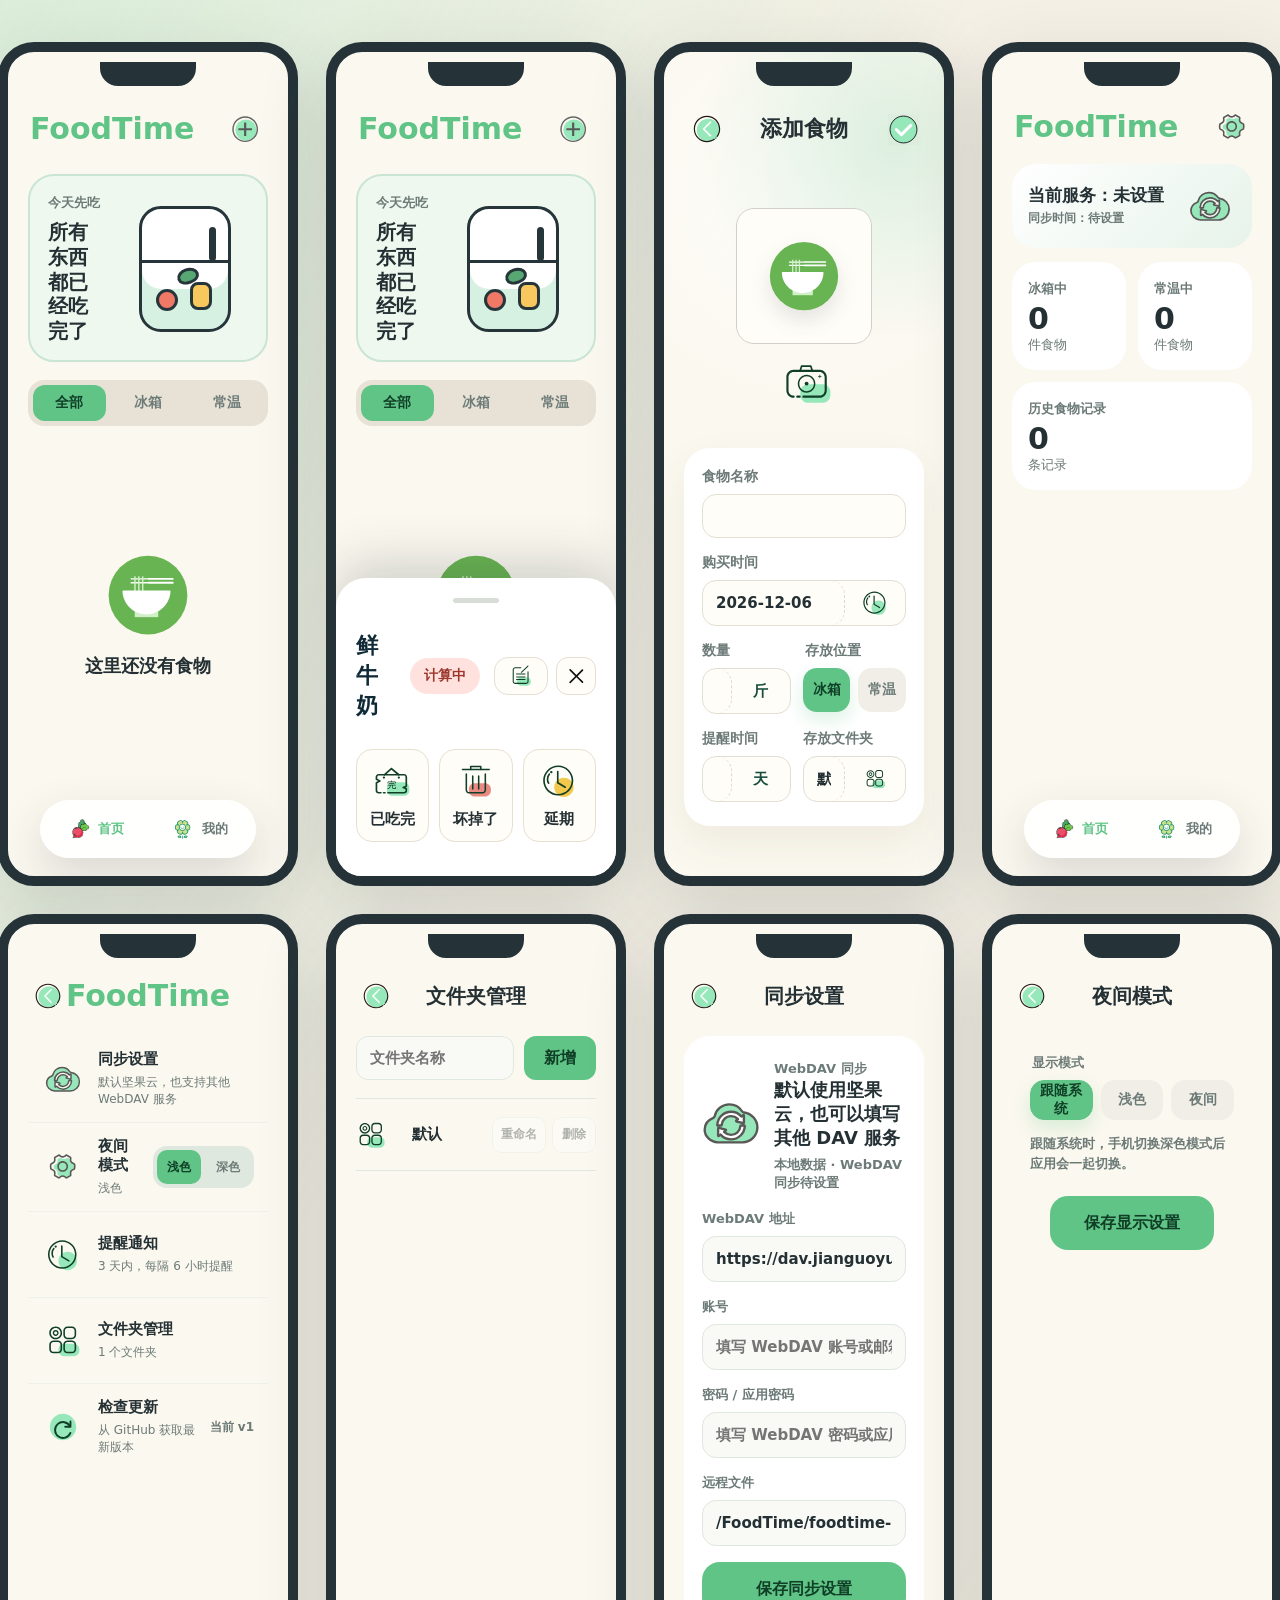
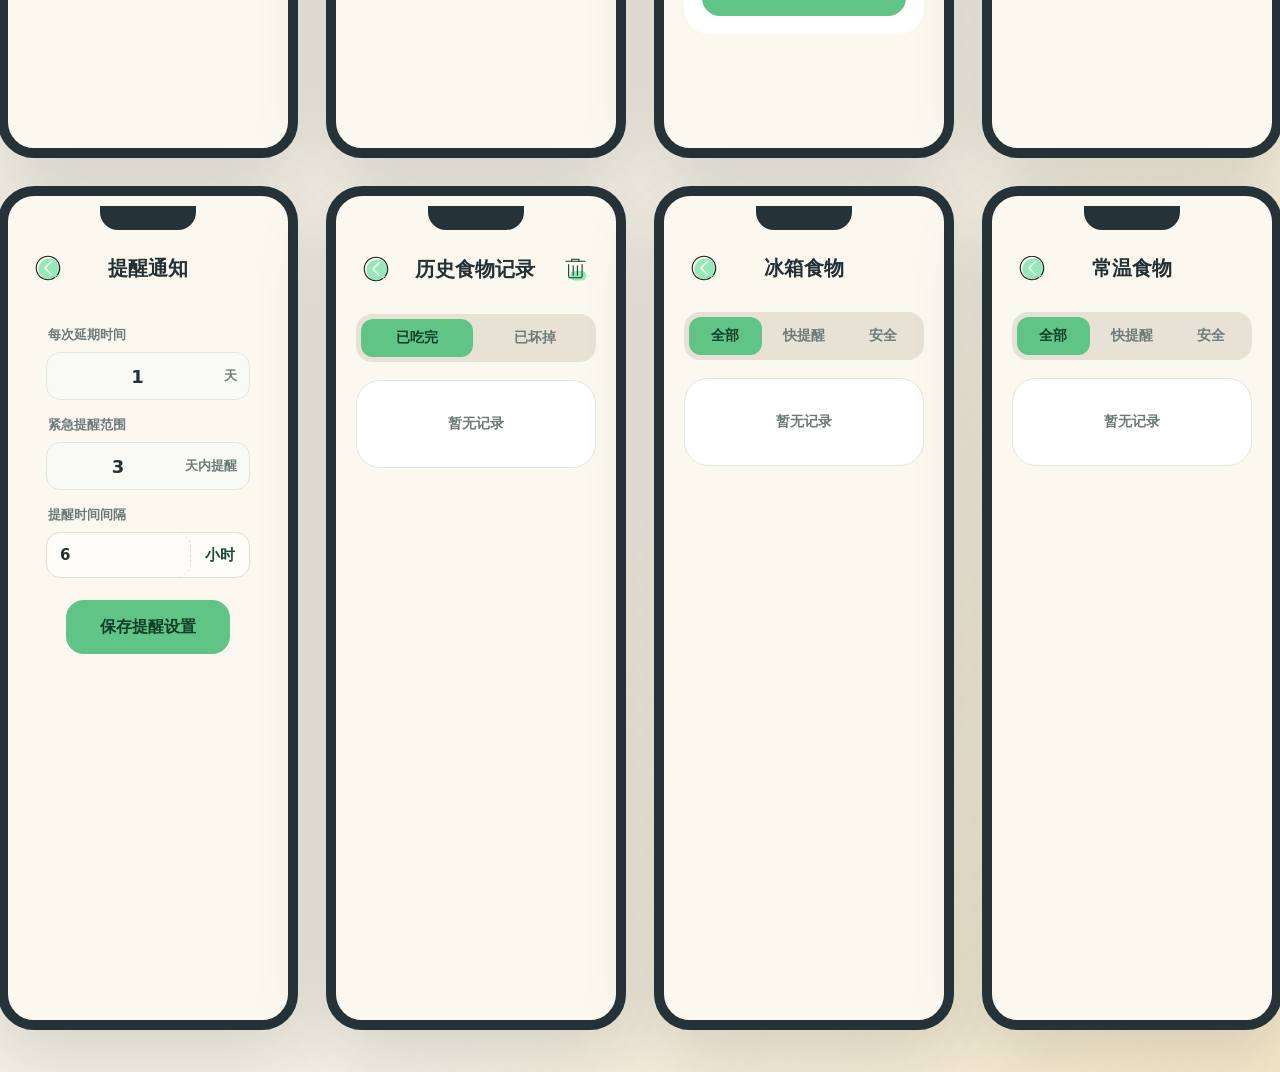
==== commit 6d1982f2: "1" ====
--- a/app/src/main/assets/index.html
+++ b/app/src/main/assets/index.html
@@ -4,7 +4,7 @@
     <meta charset="UTF-8" />
     <meta name="viewport" content="width=device-width, initial-scale=1.0" />
     <title>FoodTime 食物期限管理原型</title>
-    <link rel="stylesheet" href="styles.css?v=20260711-icons-v2" />
+    <link rel="stylesheet" href="styles.css?v=20260711-food-fix-v6" />
   </head>
   <body>
     <main class="board" aria-label="FoodTime static app prototype">
@@ -394,7 +394,7 @@
             <div class="setting-dot notice-dot"></div>
             <div class="setting-copy">
               <h2>提醒通知</h2>
-              <p class="notification-summary-text">每天 09:00、15:00、20:00，延期 1 天</p>
+              <p class="notification-summary-text">3 天内，每隔 6 小时提醒</p>
             </div>
           </button>
           <button class="setting-row folder-settings-button" type="button">
@@ -516,10 +516,6 @@
         </header>
 
         <section class="setting-list settings-form">
-          <div class="fixed-reminder-times" aria-label="每日固定提醒时间">
-            <strong>每日固定提醒</strong>
-            <span>09:00 · 15:00 · 20:00</span>
-          </div>
           <fieldset>
             <legend>每次延期时间</legend>
             <label class="inline-number-field">
@@ -534,8 +530,35 @@
               <span>天内提醒</span>
             </label>
           </fieldset>
-          <p class="settings-hint">进入紧急提醒范围后，第一次间隔 12 小时，之后 6 小时、3 小时递减，最短每 30 分钟提醒一次，直到你标记吃完、坏掉或延期。</p>
+          <fieldset>
+            <legend>提醒时间间隔</legend>
+            <div class="field-control split-control notification-interval-control">
+              <input type="number" value="6" min="1" max="9999" inputmode="decimal" aria-label="提醒间隔数值" />
+              <input type="hidden" value="小时" aria-label="提醒间隔单位" />
+              <button class="notification-interval-unit-picker-button" type="button" aria-label="选择提醒间隔单位">
+                <span class="notification-interval-unit-label">小时</span>
+              </button>
+            </div>
+          </fieldset>
           <button class="primary-action notification-save-action">保存提醒设置</button>
+        </section>
+
+        <section class="reminder-unit-modal notification-interval-unit-modal is-hidden" aria-label="选择提醒间隔单位" aria-hidden="true">
+          <div class="unit-dialog" role="dialog" aria-modal="true" aria-labelledby="notification-interval-unit-title">
+            <header>
+              <h2 id="notification-interval-unit-title">选择时间单位</h2>
+              <button class="notification-interval-modal-close" type="button" aria-label="关闭提醒间隔单位选择">
+                <img src="icons/close.svg" alt="" />
+              </button>
+            </header>
+            <div class="unit-option-grid notification-interval-unit-option-grid">
+              <button type="button" data-value="分钟">分钟</button>
+              <button type="button" data-value="小时">小时</button>
+              <button type="button" data-value="天">天</button>
+              <button type="button" data-value="星期">星期</button>
+              <button type="button" data-value="月">月</button>
+            </div>
+          </div>
         </section>
       </section>
 
@@ -685,6 +708,6 @@
         </section>
       </section>
     </main>
-    <script src="app.js?v=20260711-icons-v2"></script>
+    <script src="app.js?v=20260711-food-fix-v6"></script>
   </body>
 </html>
--- a/app/src/main/assets/styles.css
+++ b/app/src/main/assets/styles.css
@@ -91,8 +91,10 @@
 .field-icon-button,
 .unit-picker-button,
 .reminder-unit-picker-button,
+.notification-interval-unit-picker-button,
 .theme-inline-options button,
 .unit-modal-close,
+.notification-interval-modal-close,
 .unit-option-grid button {
   cursor: pointer;
 }
@@ -501,7 +503,10 @@
   contain: layout paint;
   isolation: isolate;
   background-color: transparent;
-  background-image: none !important;
+  background-image: var(--food-icon, none) !important;
+  background-position: center !important;
+  background-repeat: no-repeat !important;
+  background-size: 44px 44px !important;
 }
 
 .icon-thumb img {
@@ -1222,7 +1227,8 @@
 
 .field-icon-button,
 .unit-picker-button,
-.reminder-unit-picker-button {
+.reminder-unit-picker-button,
+.notification-interval-unit-picker-button {
   display: grid;
   height: 100%;
   min-height: 44px;
@@ -1259,7 +1265,8 @@
 }
 
 .unit-picker-button,
-.reminder-unit-picker-button {
+.reminder-unit-picker-button,
+.notification-interval-unit-picker-button {
   color: #174d3d;
   font-size: 15px;
 }
@@ -1314,7 +1321,8 @@
   font-size: 18px;
 }
 
-.unit-modal-close {
+.unit-modal-close,
+.notification-interval-modal-close {
   display: grid;
   width: 36px;
   height: 36px;
@@ -1324,7 +1332,8 @@
   background: #fffdf8;
 }
 
-.unit-modal-close img {
+.unit-modal-close img,
+.notification-interval-modal-close img {
   width: 18px;
   height: 18px;
 }
@@ -1524,30 +1533,6 @@
   grid-template-columns: repeat(2, minmax(0, 1fr));
   gap: 10px;
   margin-top: 8px;
-}
-
-.fixed-reminder-times {
-  display: flex;
-  align-items: center;
-  justify-content: space-between;
-  gap: 12px;
-  margin-bottom: 18px;
-  padding: 14px;
-  border: 1px solid var(--line);
-  border-radius: 14px;
-  color: var(--ink);
-  background: var(--surface);
-}
-
-.fixed-reminder-times strong {
-  font-size: 14px;
-}
-
-.fixed-reminder-times span {
-  color: var(--mint-dark);
-  font-size: 13px;
-  font-weight: 900;
-  white-space: nowrap;
 }
 
 .notification-input-grid label,
